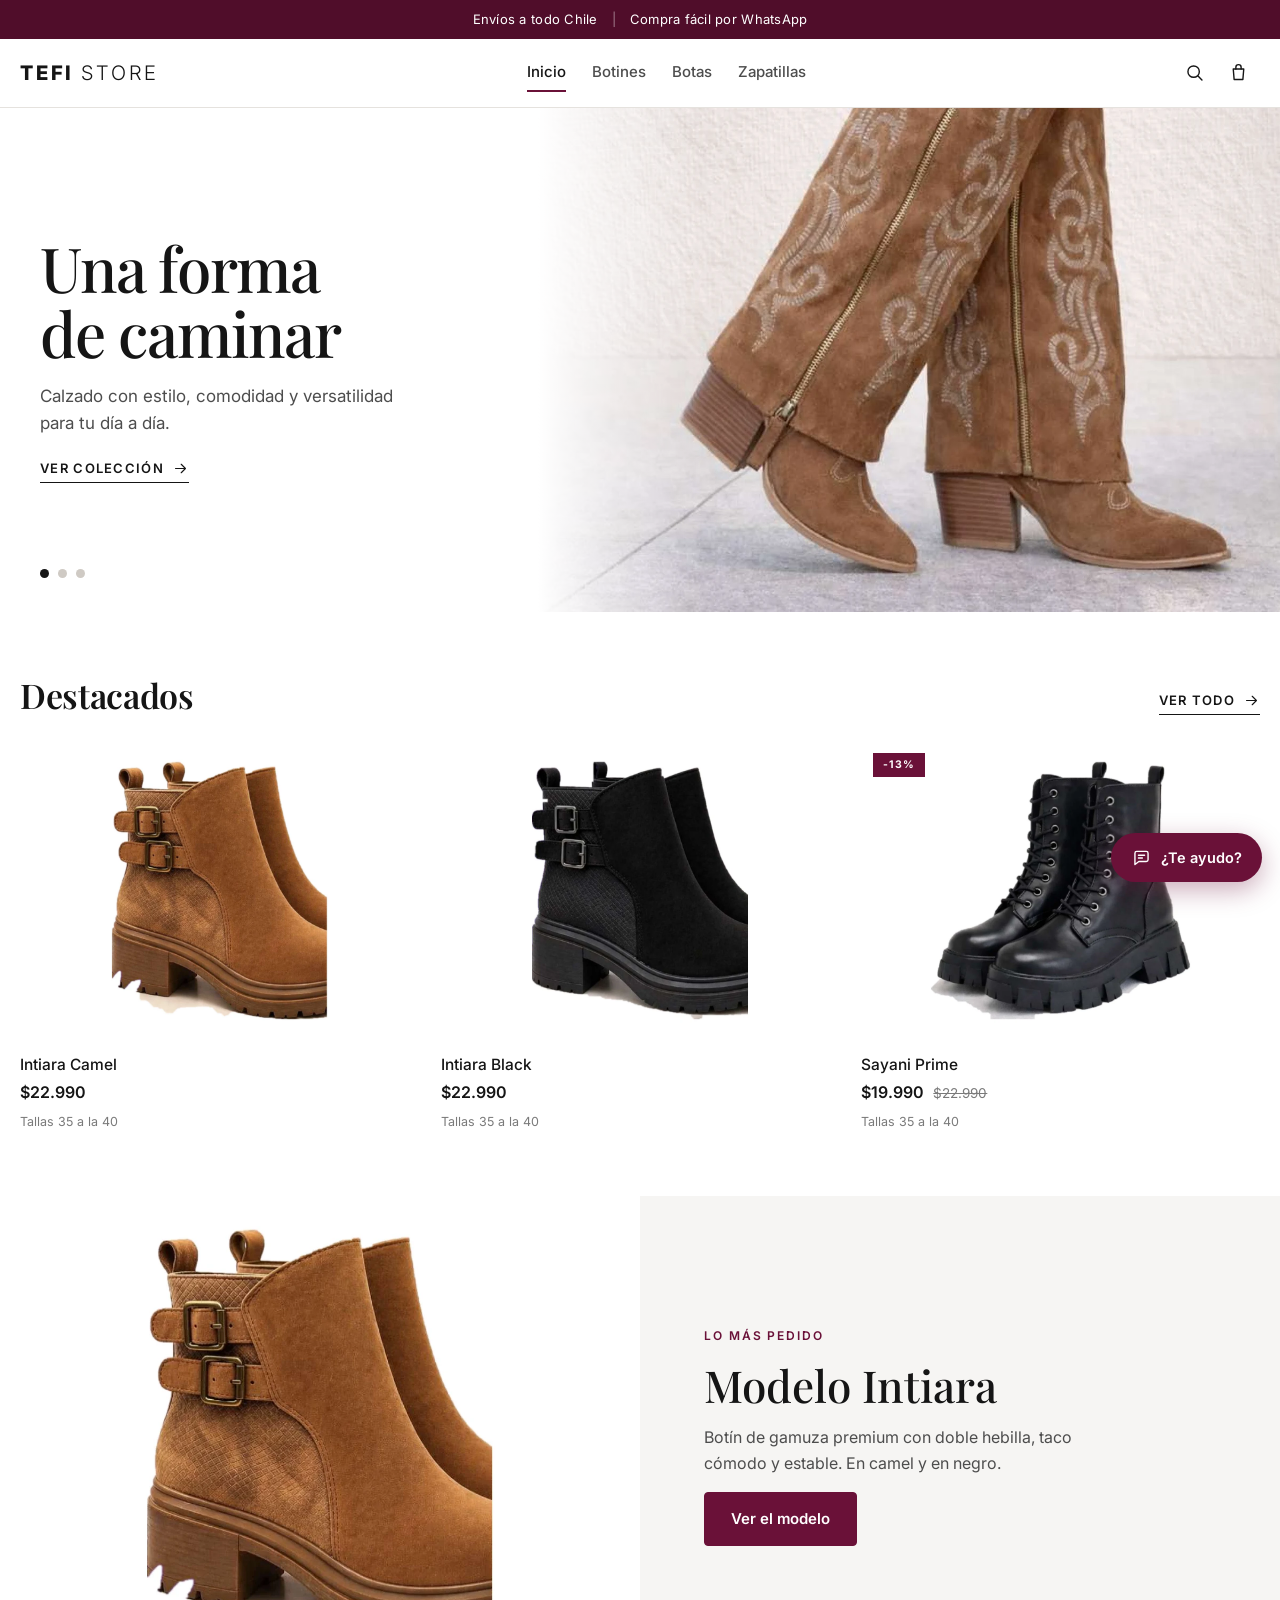
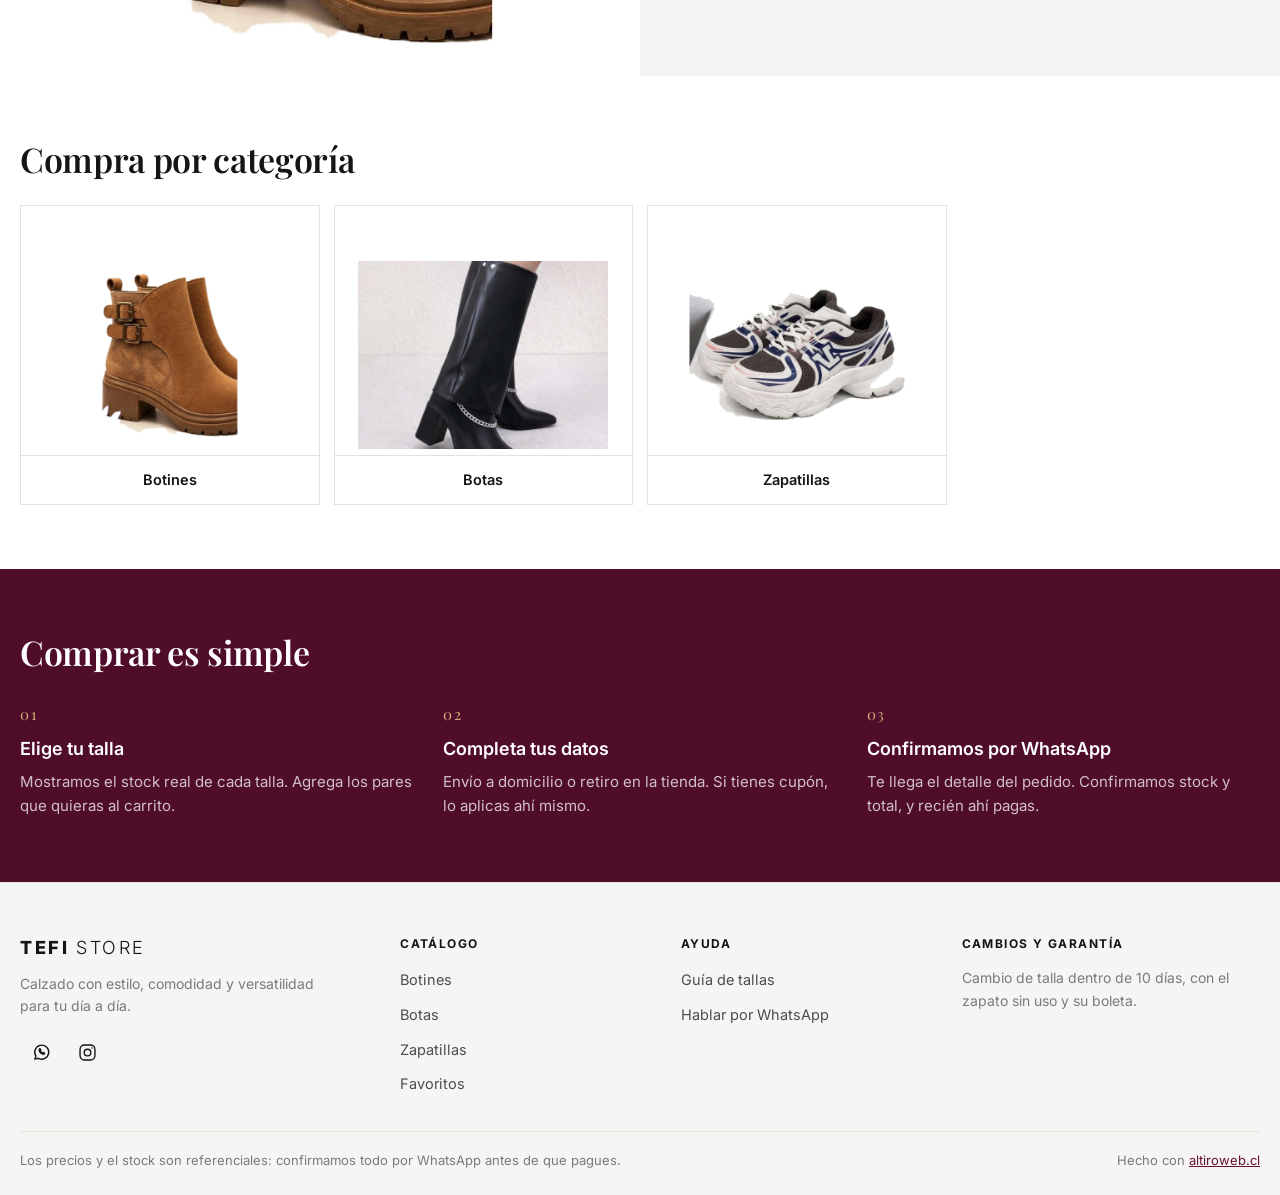
==== index.html @ 031a61d2 "Cargar el catálogo real desde las publicaciones de Instagram Reemplaza los productos de ejemplo por " ====
<!doctype html>
<html lang="es-CL">
<head>
<meta charset="utf-8">
<meta name="viewport" content="width=device-width, initial-scale=1, interactive-widget=resizes-content">
<title>Tefi Store | Calzado — envíos a todo Chile</title>
<meta name="description" content="Tefi Store: botines, botas, zapatillas y calzado urbano. Elige tu talla y compra fácil por WhatsApp. Envíos a todo Chile y retiro en La Serena.">
<meta name="theme-color" content="#4b0d2b">
<meta property="og:type" content="website">
<meta property="og:title" content="Tefi Store | Calzado">
<meta property="og:description" content="Botines, botas, zapatillas y calzado urbano. Envíos a todo Chile.">
<link rel="icon" href="favicon.svg" type="image/svg+xml">
<link rel="apple-touch-icon" href="img/icono-180.png">
<link rel="manifest" href="site.webmanifest">
<link rel="preconnect" href="https://fonts.googleapis.com">
<link rel="preconnect" href="https://fonts.gstatic.com" crossorigin>
<link rel="stylesheet" href="https://fonts.googleapis.com/css2?family=Playfair+Display:wght@500;600;700&family=Inter:wght@400;500;600;700&display=swap">
<link rel="stylesheet" href="css/estilos.css">
<!-- Productos, precios, tallas, despachos y datos de la tienda: se editan en catalogo.js -->
<script src="catalogo.js"></script>
<script src="js/tema.js"></script>
<script src="js/app.js" defer></script>
<script src="js/asistente.js" defer></script>
</head>
<body>
<a class="saltar" href="#contenido">Saltar al contenido</a>

<div class="anuncio" data-anuncio hidden></div>

<header class="cabecera">
  <div class="contenedor cabecera-fila">
    <button class="icono-boton solo-movil" type="button" data-abrir-menu aria-label="Abrir el menú" aria-expanded="false">
      <svg class="icono" viewBox="0 0 24 24" aria-hidden="true"><path d="M4 7h16M4 12h16M4 17h16"/></svg>
    </button>

    <a class="marca" href="#/" aria-label="Tefi Store, ir al inicio">
      <b>TEFI</b><span>STORE</span>
    </a>

    <nav class="menu" data-menu aria-label="Categorías"></nav>

    <div class="cabecera-acciones">
      <button class="icono-boton" type="button" data-abrir-buscador aria-label="Buscar" aria-expanded="false">
        <svg class="icono" viewBox="0 0 24 24" aria-hidden="true"><circle cx="11" cy="11" r="6.5"/><path d="m16 16 4.5 4.5"/></svg>
      </button>
      <button class="icono-boton icono-boton--bolsa" type="button" data-abrir-carrito aria-label="Mi carrito, 0 productos">
        <svg class="icono" viewBox="0 0 24 24" aria-hidden="true"><path d="M6 8h12l-1 12H7L6 8Z"/><path d="M9 8V6a3 3 0 0 1 6 0v2"/></svg>
        <span class="globo" data-contador hidden>0</span>
      </button>
    </div>
  </div>

  <div class="barra-buscador" data-barra-buscador hidden>
    <div class="contenedor barra-buscador-fila">
      <svg class="icono" viewBox="0 0 24 24" aria-hidden="true"><circle cx="11" cy="11" r="6.5"/><path d="m16 16 4.5 4.5"/></svg>
      <input type="search" data-buscar placeholder="Busca por modelo, color o categoría…" aria-label="Buscar en el catálogo" autocomplete="off" enterkeyhint="search">
      <button class="icono-boton" type="button" data-cerrar-buscador aria-label="Cerrar la búsqueda">
        <svg class="icono" viewBox="0 0 24 24" aria-hidden="true"><path d="M6 6l12 12M18 6 6 18"/></svg>
      </button>
    </div>
  </div>
</header>

<nav class="menu-movil" data-menu-movil hidden aria-label="Menú">
  <div class="menu-movil-cab">
    <span class="marca"><b>TEFI</b><span>STORE</span></span>
    <button class="icono-boton" type="button" data-cerrar-menu aria-label="Cerrar el menú">
      <svg class="icono" viewBox="0 0 24 24" aria-hidden="true"><path d="M6 6l12 12M18 6 6 18"/></svg>
    </button>
  </div>
  <div class="menu-movil-lista" data-menu-movil-lista></div>
  <div class="menu-movil-pie">
    <a class="boton boton--wsp" data-wsp href="#" target="_blank" rel="noopener">
      <svg class="icono" viewBox="0 0 24 24" aria-hidden="true"><path d="M4.5 19.5 5.6 16A8 8 0 1 1 8.4 18.6Z"/><path d="M9.2 8.6c.3 2.7 2.4 5 5.2 5.6l1.2-1.3-1.8-1-1 .7c-.9-.5-1.7-1.3-2.2-2.2l.7-1-1-1.8Z"/></svg>
      Escríbenos por WhatsApp
    </a>
  </div>
</nav>

<main id="contenido">
  <section class="vista" data-vista="inicio" hidden>
    <div class="portada" data-portada></div>
    <section class="bloque" aria-labelledby="destacados-titulo">
      <div class="contenedor">
        <div class="bloque-cab">
          <h2 class="titulo" id="destacados-titulo" data-texto="destacados.titulo">Destacados</h2>
          <a class="enlace-flecha" href="#/catalogo">Ver todo <svg class="icono" viewBox="0 0 24 24" aria-hidden="true"><path d="M5 12h14M13 6l6 6-6 6"/></svg></a>
        </div>
        <div class="rejilla rejilla--3" data-destacados></div>
      </div>
    </section>
    <section class="temporada" data-temporada hidden></section>
    <section class="bloque" aria-labelledby="categorias-titulo">
      <div class="contenedor">
        <div class="bloque-cab"><h2 class="titulo" id="categorias-titulo">Compra por categoría</h2></div>
        <div class="mosaico" data-mosaico></div>
      </div>
    </section>
    <section class="bloque bloque--cupones" data-cupones-bloque hidden aria-labelledby="cupones-titulo">
      <div class="contenedor">
        <div class="bloque-cab"><h2 class="titulo" id="cupones-titulo">Cupones de descuento</h2></div>
        <div class="cupones-lista" data-cupones></div>
      </div>
    </section>
    <section class="pasos" aria-labelledby="pasos-titulo">
      <div class="contenedor">
        <h2 class="titulo titulo--claro" id="pasos-titulo">Comprar es simple</h2>
        <ol class="pasos-lista">
          <li><span class="pasos-num">01</span><h3>Elige tu talla</h3><p>Mostramos el stock real de cada talla. Agrega los pares que quieras al carrito.</p></li>
          <li><span class="pasos-num">02</span><h3>Completa tus datos</h3><p>Envío a domicilio o retiro en la tienda. Si tienes cupón, lo aplicas ahí mismo.</p></li>
          <li><span class="pasos-num">03</span><h3>Confirmamos por WhatsApp</h3><p>Te llega el detalle del pedido. Confirmamos stock y total, y recién ahí pagas.</p></li>
        </ol>
      </div>
    </section>
    <section class="bloque" id="tienda" data-si="direccion" hidden aria-labelledby="tienda-titulo">
      <div class="contenedor tienda-grilla">
        <div>
          <h2 class="titulo" id="tienda-titulo" data-texto="tienda.titulo">Visítanos en la tienda</h2>
          <ul class="datos-local">
            <li>
              <svg class="icono" viewBox="0 0 24 24" aria-hidden="true"><path d="M12 21s-6.5-5.6-6.5-11a6.5 6.5 0 0 1 13 0c0 5.4-6.5 11-6.5 11Z"/><circle cx="12" cy="10" r="2.3"/></svg>
              <div><b data-dato="direccion"></b><span data-dato="sector-ciudad-region"></span></div>
            </li>
            <li data-si="horario">
              <svg class="icono" viewBox="0 0 24 24" aria-hidden="true"><circle cx="12" cy="12" r="7.5"/><path d="M12 8v4l2.5 2"/></svg>
              <div data-horario-largo></div>
            </li>
            <li data-si="pagos">
              <svg class="icono" viewBox="0 0 24 24" aria-hidden="true"><rect x="3.5" y="6" width="17" height="12" rx="1.5"/><path d="M3.5 10h17M7 14.5h3"/></svg>
              <div><b>Formas de pago</b><span data-dato="pagos"></span></div>
            </li>
            <li>
              <svg class="icono" viewBox="0 0 24 24" aria-hidden="true"><path d="M3 7h11v8H3zM14 10h4l3 3v2h-7z"/><circle cx="7" cy="17" r="1.8"/><circle cx="17.5" cy="17" r="1.8"/></svg>
              <div><b>Despachos</b><span data-envios-texto></span></div>
            </li>
          </ul>
        </div>
        <figure class="mapa">
          <iframe data-mapa-embed title="Mapa de la tienda" loading="lazy" referrerpolicy="no-referrer-when-downgrade"></iframe>
          <figcaption><a data-mapa href="#" target="_blank" rel="noopener">Ver en Google Maps <svg class="icono" viewBox="0 0 24 24" aria-hidden="true"><path d="M5 12h14M13 6l6 6-6 6"/></svg></a></figcaption>
        </figure>
      </div>
    </section>
  </section>

  <section class="vista" data-vista="catalogo" hidden></section>
  <section class="vista" data-vista="producto" hidden></section>
  <section class="vista" data-vista="checkout" hidden></section>
</main>

<footer class="pie">
  <div class="contenedor pie-grilla">
    <div>
      <span class="marca marca--pie"><b>TEFI</b><span>STORE</span></span>
      <p class="pie-texto">Calzado con estilo, comodidad y versatilidad para tu día a día.</p>
      <div class="pie-redes">
        <a class="icono-boton" data-wsp href="#" target="_blank" rel="noopener" aria-label="WhatsApp">
          <svg class="icono" viewBox="0 0 24 24" aria-hidden="true"><path d="M4.5 19.5 5.6 16A8 8 0 1 1 8.4 18.6Z"/><path d="M9.2 8.6c.3 2.7 2.4 5 5.2 5.6l1.2-1.3-1.8-1-1 .7c-.9-.5-1.7-1.3-2.2-2.2l.7-1-1-1.8Z"/></svg>
        </a>
        <a class="icono-boton" data-instagram data-si="instagram" hidden href="#" target="_blank" rel="noopener" aria-label="Instagram">
          <svg class="icono" viewBox="0 0 24 24" aria-hidden="true"><rect x="3.5" y="3.5" width="17" height="17" rx="5"/><circle cx="12" cy="12" r="3.8"/><circle cx="17.2" cy="6.8" r=".9" fill="currentColor" stroke="none"/></svg>
        </a>
        <a class="icono-boton" data-facebook data-si="facebook" hidden href="#" target="_blank" rel="noopener" aria-label="Facebook">
          <svg class="icono" viewBox="0 0 24 24" aria-hidden="true"><path fill="currentColor" stroke="none" d="M13.5 21v-7.3h2.4l.4-2.9h-2.8V9c0-.8.3-1.4 1.5-1.4h1.4V5c-.3 0-1.2-.1-2.2-.1-2.2 0-3.7 1.3-3.7 3.8v2.1H8.1v2.9h2.4V21h3Z"/></svg>
        </a>
      </div>
    </div>
    <div>
      <b class="pie-titulo">Catálogo</b>
      <ul class="pie-lista" data-pie-categorias></ul>
    </div>
    <div>
      <b class="pie-titulo">Ayuda</b>
      <ul class="pie-lista">
        <li><a href="#" data-abrir-tallas>Guía de tallas</a></li>
        <li data-si="direccion" hidden><a href="#/" data-ir-tienda>Dónde estamos</a></li>
        <li><a data-wsp href="#" target="_blank" rel="noopener">Hablar por WhatsApp</a></li>
      </ul>
    </div>
    <div>
      <b class="pie-titulo">Cambios y garantía</b>
      <p class="pie-texto" data-dato="cambios"></p>
      <p class="pie-texto" data-dato="garantia"></p>
    </div>
  </div>
  <div class="contenedor pie-abajo">
    <p>Los precios y el stock son referenciales: confirmamos todo por WhatsApp antes de que pagues.</p>
    <p>Hecho con <a href="https://altiroweb.cl" target="_blank" rel="noopener">altiroweb.cl</a></p>
  </div>
</footer>

<div class="velo" data-velo hidden></div>

<aside class="carrito" data-carrito hidden aria-label="Tu carrito">
  <header class="carrito-cab">
    <div>
      <h2 class="titulo">Tu carrito</h2>
      <p class="carrito-cuenta" data-carrito-cuenta>0 productos</p>
    </div>
    <button class="icono-boton" type="button" data-cerrar-carrito aria-label="Cerrar el carrito">
      <svg class="icono" viewBox="0 0 24 24" aria-hidden="true"><path d="M6 6l12 12M18 6 6 18"/></svg>
    </button>
  </header>
  <div class="carrito-cuerpo" data-carrito-cuerpo></div>
  <div class="carrito-pie" data-carrito-pie></div>
</aside>

<dialog class="ventana" data-ventana-tallas aria-labelledby="vt-titulo">
  <div class="ventana-caja">
    <header class="ventana-cab">
      <h2 class="titulo" id="vt-titulo" data-texto="tallas.titulo">Guía de tallas</h2>
      <button class="icono-boton" type="button" data-cerrar-ventana aria-label="Cerrar">
        <svg class="icono" viewBox="0 0 24 24" aria-hidden="true"><path d="M6 6l12 12M18 6 6 18"/></svg>
      </button>
    </header>
    <div class="ventana-cuerpo">
      <p class="texto-suave" data-texto="tallas.bajada"></p>
      <table class="tabla-tallas">
        <thead><tr><th scope="col">Talla</th><th scope="col">Largo del pie</th><th scope="col">US</th></tr></thead>
        <tbody data-guia-tallas></tbody>
      </table>
    </div>
  </div>
</dialog>

<div class="aviso" data-aviso role="status" aria-live="polite"></div>
</body>
</html>
---- css/estilos.css ----
/* =========================================================================
   Tefi Store — estilos
   Los colores de la marca salen de catalogo.js («tema») y los aplica js/tema.js.
   Los de aquí abajo son el respaldo, por si el tema queda vacío.
   ========================================================================= */

:root {
  --principal: #6a1138;
  --principal-rgb: 106 17 56;
  --principal-oscuro: #4f0d2a;
  --acento: #6a1138;
  --acento-rgb: 106 17 56;
  --acento-claro: #a1657f;
  --acento-fondo: #f7eff3;
  --acento-borde: #e0c8d3;
  --amarillo: #b98a3e;
  --amarillo-rgb: 185 138 62;
  --amarillo-claro: #d4b075;

  --tinta: #151515;
  --tinta-media: #4d4d4d;
  --tinta-suave: #7a7a7a;
  --papel: #ffffff;
  --suave: #f6f5f3;
  --suave-2: #efedea;
  --linea: #e5e2de;
  --verde: #1f8a5b;
  --rojo: #b3261e;

  --max: 1240px;
  --radio: 4px;
  --radio-2: 10px;
  --titulo: "Playfair Display", Georgia, serif;
  --texto: "Inter", system-ui, -apple-system, "Segoe UI", sans-serif;
  --alto-cabecera: 112px;
}

*, *::before, *::after { box-sizing: border-box; }
[hidden] { display: none !important; }

html { scroll-behavior: smooth; }
@media (prefers-reduced-motion: reduce) { html { scroll-behavior: auto; } }

body {
  margin: 0;
  background: var(--papel);
  color: var(--tinta);
  font-family: var(--texto);
  font-size: 16px;
  line-height: 1.6;
  -webkit-font-smoothing: antialiased;
}
body.sin-scroll { overflow: hidden; }

img, svg, iframe { max-width: 100%; }
a { color: inherit; }
button, input, select, textarea { font: inherit; color: inherit; max-width: 100%; }
h1, h2, h3 { margin: 0; }
p { margin: 0; }
ul, ol { margin: 0; padding: 0; list-style: none; }

.contenedor { width: min(100% - 40px, var(--max)); margin-inline: auto; }
@media (max-width: 600px) { .contenedor { width: calc(100% - 32px); } }
.oculto { position: absolute; width: 1px; height: 1px; overflow: hidden; clip-path: inset(50%); white-space: nowrap; }
.texto-suave { color: var(--tinta-suave); font-size: 15px; }
.nota { color: var(--tinta-suave); font-size: 13.5px; }

.saltar { position: absolute; left: -999px; top: 8px; z-index: 100; background: var(--tinta); color: #fff; padding: 10px 16px; }
.saltar:focus { left: 16px; }
:where(a, button, input, select, textarea, [tabindex]):focus-visible { outline: 2px solid var(--principal); outline-offset: 2px; }

.icono { width: 21px; height: 21px; flex: none; fill: none; stroke: currentColor; stroke-width: 1.6; stroke-linecap: round; stroke-linejoin: round; }

/* ---------- Tipografía ---------- */
.titulo { font-family: var(--titulo); font-weight: 600; font-size: clamp(25px, 3.2vw, 34px); line-height: 1.15; letter-spacing: -.01em; }
.titulo--claro { color: #fff; }
.titulo-chico { font-family: var(--titulo); font-weight: 600; font-size: 20px; }

/* ---------- Botones ---------- */
.boton {
  display: inline-flex; align-items: center; justify-content: center; gap: 9px;
  background: var(--principal); color: #fff; border: 1px solid var(--principal);
  border-radius: var(--radio); padding: 14px 26px;
  font-size: 15px; font-weight: 600; text-decoration: none; cursor: pointer;
  transition: background .15s ease, color .15s ease, border-color .15s ease;
}
.boton:hover { background: var(--principal-oscuro); border-color: var(--principal-oscuro); }
.boton--linea { background: transparent; color: var(--tinta); border-color: var(--linea); }
.boton--linea:hover { background: var(--suave); color: var(--tinta); border-color: var(--tinta); }
.boton--wsp { background: #1fa855; border-color: #1fa855; }
.boton--wsp:hover { background: #188945; border-color: #188945; }
.boton--bloque { width: 100%; }
.boton[disabled] { opacity: .45; pointer-events: none; }

.enlace-flecha {
  display: inline-flex; align-items: center; gap: 8px; text-decoration: none;
  font-size: 13px; font-weight: 600; letter-spacing: .1em; text-transform: uppercase;
  border-bottom: 1px solid currentColor; padding-bottom: 3px;
}
.enlace-flecha .icono { width: 17px; height: 17px; transition: transform .18s ease; }
.enlace-flecha:hover .icono { transform: translateX(4px); }

.icono-boton {
  position: relative; display: inline-grid; place-items: center;
  width: 42px; height: 42px; border: 0; border-radius: 50%;
  background: none; color: inherit; cursor: pointer; text-decoration: none;
}
.icono-boton:hover { background: var(--suave); }
.globo {
  position: absolute; top: 3px; right: 1px;
  min-width: 18px; height: 18px; padding: 0 5px; border-radius: 999px;
  background: var(--principal); color: #fff; font-size: 11px; font-weight: 700;
  display: grid; place-items: center; line-height: 1;
}

/* ---------- Anuncio y cabecera ---------- */
.anuncio {
  background: var(--principal-oscuro); color: #fff;
  font-size: 13px; letter-spacing: .02em; text-align: center; padding: 9px 16px;
}
.anuncio span + span::before { content: "|"; opacity: .45; margin: 0 14px; }
@media (max-width: 600px) { .anuncio { font-size: 11.5px; padding: 8px 12px; } .anuncio span + span::before { margin: 0 8px; } }

.cabecera { position: sticky; top: 0; z-index: 40; background: var(--papel); border-bottom: 1px solid var(--linea); }
.cabecera-fila { display: flex; align-items: center; gap: 18px; min-height: 68px; }
.marca { display: inline-flex; align-items: baseline; gap: 7px; text-decoration: none; letter-spacing: .14em; font-size: 20px; }
.marca b { font-weight: 800; }
.marca span { font-weight: 300; }
.marca--pie { font-size: 18px; }

.menu { display: flex; gap: 26px; margin-inline: auto; }
.menu a {
  text-decoration: none; font-size: 15px; font-weight: 500; color: var(--tinta-media);
  padding: 6px 0; border-bottom: 2px solid transparent;
}
.menu a:hover { color: var(--tinta); }
.menu a[aria-current] { color: var(--tinta); border-bottom-color: var(--principal); }
.cabecera-acciones { display: flex; align-items: center; gap: 2px; }
.solo-movil { display: none; }
@media (max-width: 900px) {
  .menu { display: none; }
  .solo-movil { display: inline-grid; }
  .marca { margin-inline: auto; }
}

.barra-buscador { border-top: 1px solid var(--linea); background: var(--papel); }
.barra-buscador-fila { display: flex; align-items: center; gap: 12px; padding: 10px 0; color: var(--tinta-suave); }
.barra-buscador input { flex: 1; border: 0; outline: none; background: none; font-size: 16px; color: var(--tinta); }

/* ---------- Menú móvil ---------- */
.menu-movil {
  position: fixed; inset: 0 auto 0 0; z-index: 60; width: min(85vw, 330px);
  background: var(--papel); display: flex; flex-direction: column;
  animation: entrar-izq .22s ease;
}
@keyframes entrar-izq { from { transform: translateX(-100%); } }
.menu-movil-cab { display: flex; align-items: center; justify-content: space-between; padding: 16px 18px; border-bottom: 1px solid var(--linea); }
.menu-movil-lista { padding: 10px 8px; flex: 1; overflow-y: auto; }
.menu-movil-lista a {
  display: flex; align-items: center; justify-content: space-between;
  padding: 14px 14px; text-decoration: none; font-size: 17px; border-radius: var(--radio);
}
.menu-movil-lista a:hover { background: var(--suave); }
.menu-movil-lista a[aria-current] { color: var(--principal); font-weight: 600; }
.menu-movil-pie { padding: 16px 18px calc(16px + env(safe-area-inset-bottom)); border-top: 1px solid var(--linea); }
.menu-movil-pie .boton { width: 100%; }

.velo { position: fixed; inset: 0; z-index: 50; background: rgb(20 20 20 / .45); animation: aparecer .2s ease; }
@keyframes aparecer { from { opacity: 0; } }

/* ---------- Portada ---------- */
.portada { position: relative; }
.portada-slide { display: none; grid-template-columns: 42% 58%; align-items: stretch; min-height: 460px; }
.portada-slide[data-activa] { display: grid; }
.portada-texto { display: grid; align-content: center; gap: 18px; padding: 56px clamp(24px, 4vw, 60px) 56px max(20px, calc((100vw - var(--max)) / 2 + 20px)); }
.portada-titulo { font-family: var(--titulo); font-weight: 500; font-size: clamp(38px, 5vw, 62px); line-height: 1.04; letter-spacing: -.02em; white-space: pre-line; }
.portada-bajada { color: var(--tinta-media); font-size: 17px; max-width: 34ch; }
.portada-foto { position: relative; overflow: hidden; background: var(--suave); }
.portada-foto img { width: 100%; height: 100%; object-fit: cover; display: block; }
.portada-foto::after { content: ""; position: absolute; inset: 0; background: linear-gradient(90deg, #fff 0%, rgb(255 255 255 / 0) 22%); }
.portada-puntos { position: absolute; left: max(20px, calc((100vw - var(--max)) / 2 + 20px)); bottom: 34px; display: flex; gap: 9px; z-index: 2; }
.portada-punto { width: 9px; height: 9px; border-radius: 50%; border: 0; background: #cfcac4; cursor: pointer; padding: 0; }
.portada-punto[aria-current] { background: var(--tinta); }
@media (max-width: 860px) {
  .portada-slide { grid-template-columns: 1fr; min-height: 0; }
  .portada-slide > .portada-foto { order: -1; aspect-ratio: 4 / 3; }
  .portada-foto::after { background: linear-gradient(0deg, #fff 0%, rgb(255 255 255 / 0) 18%); }
  .portada-texto { padding: 22px 16px 54px; gap: 14px; }
  .portada-puntos { left: 16px; bottom: 18px; }
}

/* ---------- Bloques ---------- */
.bloque { padding: clamp(40px, 5vw, 66px) 0; }
.bloque--cupones { background: var(--suave); }
.bloque-cab { display: flex; align-items: end; justify-content: space-between; gap: 20px; margin-bottom: 26px; }

/* Rejilla de productos */
.rejilla { display: grid; gap: 26px 22px; }
.rejilla--3 { grid-template-columns: repeat(3, minmax(0, 1fr)); }
.rejilla--4 { grid-template-columns: repeat(auto-fill, minmax(230px, 1fr)); }
@media (max-width: 860px) { .rejilla--3 { grid-template-columns: repeat(2, minmax(0, 1fr)); } }
@media (max-width: 560px) { .rejilla { gap: 20px 12px; } .rejilla--3, .rejilla--4 { grid-template-columns: repeat(2, minmax(0, 1fr)); } }

.tarjeta { position: relative; display: flex; flex-direction: column; text-align: left; background: none; border: 0; padding: 0; cursor: pointer; color: inherit; text-decoration: none; }
.tarjeta-foto { display: block; position: relative; aspect-ratio: 4 / 3; background: var(--suave); overflow: hidden; }
.tarjeta-foto img { width: 100%; height: 100%; object-fit: cover; display: block; transition: transform .4s ease; }
.tarjeta:hover .tarjeta-foto img { transform: scale(1.035); }
.tarjeta-nombre { display: block; font-size: 15.5px; font-weight: 500; margin-top: 13px; }
.tarjeta-precios { display: flex; align-items: baseline; gap: 9px; margin-top: 3px; }
.tarjeta-precio { font-size: 16px; font-weight: 600; }
.tarjeta-antes { font-size: 13.5px; color: var(--tinta-suave); text-decoration: line-through; }
.tarjeta-tallas { display: block; margin-top: 6px; font-size: 12.5px; color: var(--tinta-suave); }
.tarjeta--agotada .tarjeta-foto img { filter: grayscale(1); opacity: .55; }

.cinta {
  position: absolute; top: 12px; left: 12px; z-index: 2;
  background: var(--tinta); color: #fff; padding: 4px 10px;
  font-size: 10.5px; font-weight: 700; letter-spacing: .09em; text-transform: uppercase;
}
.cinta--oferta { background: var(--principal); }
.cinta--nuevo { background: var(--tinta); }
.cinta--ultimos { background: var(--amarillo); color: #241802; }
.cinta--agotado { background: var(--tinta-suave); }

/* Banda de temporada */
.temporada { background: var(--suave); }
.temporada-grilla { display: grid; grid-template-columns: 1fr 1fr; align-items: center; }
.temporada-foto { aspect-ratio: 4 / 3; overflow: hidden; }
.temporada-foto img { width: 100%; height: 100%; object-fit: cover; display: block; }
.temporada-texto { display: grid; gap: 16px; justify-items: start; padding: clamp(28px, 5vw, 70px); }
.temporada-etiqueta { font-size: 12px; letter-spacing: .16em; text-transform: uppercase; color: var(--principal); font-weight: 600; }
.temporada-titulo { font-family: var(--titulo); font-weight: 500; font-size: clamp(28px, 3.6vw, 44px); line-height: 1.1; }
.temporada-bajada { color: var(--tinta-media); max-width: 40ch; }
@media (max-width: 760px) { .temporada-grilla { grid-template-columns: 1fr; } .temporada-texto { padding: 26px 16px 36px; } }

/* Mosaico de categorías */
.mosaico { display: grid; grid-template-columns: repeat(4, 1fr); gap: 14px; }
@media (max-width: 760px) { .mosaico { grid-template-columns: repeat(2, 1fr); } }
.mosaico a {
  position: relative; display: grid; align-items: end; aspect-ratio: 1 / 1;
  text-decoration: none; background: #fff; border: 1px solid var(--linea); overflow: hidden;
}
.mosaico img { position: absolute; inset: 0; width: 100%; height: 100%; object-fit: contain; padding: 8%; transition: transform .4s ease; }
.mosaico a:hover img { transform: scale(1.04); }
.mosaico b {
  position: relative; z-index: 2; margin: 0; padding: 12px 16px; width: 100%;
  background: rgb(255 255 255 / .92); border-top: 1px solid var(--linea);
  font-size: 14.5px; font-weight: 600; text-align: center;
}

/* Cupones */
.cupones-lista { display: grid; grid-template-columns: repeat(auto-fit, minmax(270px, 1fr)); gap: 16px; }
.cupon { display: flex; align-items: center; gap: 16px; background: var(--papel); border: 1px dashed var(--acento-borde); padding: 18px 20px; }
.cupon-valor { font-family: var(--titulo); font-size: 27px; font-weight: 600; color: var(--principal); line-height: 1; }
.cupon-datos { display: grid; margin-right: auto; }
.cupon-codigo { font-weight: 700; letter-spacing: .08em; font-size: 15px; }
.cupon-detalle { font-size: 13.5px; color: var(--tinta-suave); }
.cupon .boton { padding: 9px 16px; font-size: 13.5px; }

/* Pasos */
.pasos { background: var(--principal-oscuro); color: #fff; padding: clamp(40px, 5vw, 66px) 0; }
.pasos .titulo { margin-bottom: 30px; }
.pasos-lista { display: grid; grid-template-columns: repeat(3, 1fr); gap: 30px; }
@media (max-width: 760px) { .pasos-lista { grid-template-columns: 1fr; gap: 24px; } }
.pasos-num { font-family: var(--titulo); font-size: 15px; color: var(--amarillo-claro); letter-spacing: .1em; }
.pasos-lista h3 { font-size: 18px; font-weight: 600; margin: 8px 0 6px; }
.pasos-lista p { color: rgb(255 255 255 / .74); font-size: 15px; }

/* Tienda */
.tienda-grilla { display: grid; grid-template-columns: 1fr 1fr; gap: clamp(24px, 4vw, 48px); align-items: start; }
@media (max-width: 860px) { .tienda-grilla { grid-template-columns: 1fr; } }
.datos-local { display: grid; gap: 18px; margin-top: 22px; }
.datos-local li { display: flex; gap: 13px; }
.datos-local .icono { color: var(--principal); margin-top: 2px; }
.datos-local div { display: grid; gap: 2px; }
.datos-local b { font-size: 15.5px; font-weight: 600; }
.datos-local span { color: var(--tinta-suave); font-size: 14.5px; }
.horario-dia { display: flex; justify-content: space-between; gap: 20px; max-width: 280px; font-size: 14.5px; color: var(--tinta-media); }
.horario-dia--hoy { color: var(--principal); font-weight: 600; }
.mapa { margin: 0; }
.mapa iframe { display: block; width: 100%; height: 320px; border: 1px solid var(--linea); }
.mapa figcaption { margin-top: 12px; }
.mapa figcaption a { display: inline-flex; align-items: center; gap: 8px; font-size: 14.5px; font-weight: 600; text-decoration: none; border-bottom: 1px solid var(--linea); padding-bottom: 3px; }

/* ---------- Vista: catálogo ---------- */
.cat-cab { padding: clamp(26px, 3.5vw, 44px) 0 0; }
.cat-cab .titulo { font-size: clamp(30px, 4vw, 44px); }
.cat-bajada { color: var(--tinta-suave); margin-top: 8px; max-width: 58ch; }
.filtros { display: flex; flex-wrap: wrap; gap: 18px 26px; align-items: end; justify-content: space-between; margin: 26px 0 0; padding-bottom: 18px; border-bottom: 1px solid var(--linea); }
.filtro-rotulo { display: block; font-size: 11.5px; letter-spacing: .12em; text-transform: uppercase; color: var(--tinta-suave); font-weight: 600; margin-bottom: 9px; }
.pildoras { display: flex; gap: 7px; flex-wrap: wrap; }
.pildora {
  border: 1px solid var(--linea); background: var(--papel); color: var(--tinta-media);
  padding: 7px 15px; font-size: 14px; font-weight: 500; cursor: pointer; border-radius: 999px;
}
.pildora:hover { border-color: var(--tinta); color: var(--tinta); }
.pildora[aria-pressed="true"] { background: var(--principal); border-color: var(--principal); color: #fff; }
.pildoras--tallas .pildora { min-width: 44px; padding: 7px 10px; text-align: center; font-variant-numeric: tabular-nums; }
.filtro-orden select { border: 1px solid var(--linea); background: var(--papel); padding: 8px 14px; font-size: 14px; border-radius: 999px; cursor: pointer; }
.cat-cuenta { color: var(--tinta-suave); font-size: 14px; margin: 18px 0 22px; }
.vacio { grid-column: 1 / -1; text-align: center; padding: 54px 20px; }
.vacio b { display: block; font-family: var(--titulo); font-size: 22px; margin-bottom: 8px; }
.vacio p { color: var(--tinta-suave); margin-bottom: 18px; }

/* ---------- Vista: producto ---------- */
.miga { display: flex; flex-wrap: wrap; gap: 8px; font-size: 13px; color: var(--tinta-suave); padding: 20px 0 0; }
.miga a { text-decoration: none; }
.miga a:hover { color: var(--tinta); }
.miga span::before { content: "/"; margin-right: 8px; color: var(--linea); }

.producto-grilla { display: grid; grid-template-columns: minmax(0, 1.05fr) minmax(0, .95fr); gap: clamp(26px, 4vw, 56px); padding: 22px 0 clamp(40px, 5vw, 70px); align-items: start; }
@media (max-width: 860px) { .producto-grilla { grid-template-columns: 1fr; gap: 26px; } }

.galeria-marco { position: relative; aspect-ratio: 4 / 3; background: var(--suave); overflow: hidden; }
.galeria-marco img { width: 100%; height: 100%; object-fit: cover; display: block; }
.galeria-flecha {
  position: absolute; top: 50%; transform: translateY(-50%); z-index: 2;
  width: 40px; height: 40px; border-radius: 50%; border: 0; cursor: pointer;
  background: rgb(255 255 255 / .92); display: grid; place-items: center; box-shadow: 0 2px 10px rgb(0 0 0 / .12);
}
.galeria-flecha:hover { background: #fff; }
.galeria-flecha--izq { left: 14px; }
.galeria-flecha--der { right: 14px; }
.galeria-miniaturas { display: flex; gap: 10px; margin-top: 10px; }
.galeria-miniaturas button { width: 92px; aspect-ratio: 4 / 3; border: 1px solid var(--linea); background: var(--suave); padding: 0; cursor: pointer; overflow: hidden; }
.galeria-miniaturas button[aria-current] { border-color: var(--principal); }
.galeria-miniaturas img { width: 100%; height: 100%; object-fit: cover; display: block; }

.producto-titulo { font-family: var(--titulo); font-weight: 600; font-size: clamp(26px, 3.4vw, 36px); line-height: 1.1; margin-bottom: 10px; }
.producto-precios { display: flex; align-items: baseline; gap: 12px; margin-bottom: 14px; }
.producto-precio { font-size: 28px; font-weight: 700; color: var(--principal); }
.producto-antes { font-size: 17px; color: var(--tinta-suave); text-decoration: line-through; }
.producto-dcto { background: var(--principal); color: #fff; font-size: 12.5px; font-weight: 700; padding: 3px 9px; }
.producto-detalle { color: var(--tinta-media); margin-bottom: 24px; }

.grupo { margin-bottom: 22px; }
.grupo-cab { display: flex; align-items: baseline; justify-content: space-between; gap: 14px; margin-bottom: 11px; }
.grupo-cab b { font-size: 15px; font-weight: 600; }
.grupo-cab a, .grupo-cab button.enlace { font-size: 13.5px; color: var(--tinta-suave); text-decoration: underline; background: none; border: 0; cursor: pointer; padding: 0; }
.grupo-cab a:hover, .grupo-cab button.enlace:hover { color: var(--principal); }
.grupo-cab .error { color: var(--rojo); font-size: 13.5px; font-weight: 600; }

.tallas-fila { display: flex; flex-wrap: wrap; gap: 9px; }
.talla {
  min-width: 56px; padding: 12px 8px; border: 1px solid var(--linea); background: var(--papel);
  font-size: 15px; font-weight: 500; cursor: pointer; font-variant-numeric: tabular-nums; text-align: center; border-radius: var(--radio);
}
.talla:hover { border-color: var(--tinta); }
.talla[aria-pressed="true"] { background: var(--principal); border-color: var(--principal); color: #fff; }
.talla[disabled] { color: var(--tinta-suave); background: var(--suave); cursor: not-allowed; text-decoration: line-through; opacity: .7; }
.talla small { display: block; font-size: 10px; letter-spacing: .02em; text-decoration: none; opacity: .75; }

.cantidad { display: inline-flex; align-items: center; border: 1px solid var(--linea); border-radius: var(--radio); }
.cantidad button { width: 40px; height: 40px; border: 0; background: none; cursor: pointer; font-size: 18px; line-height: 1; }
.cantidad button:hover { background: var(--suave); }
.cantidad span { min-width: 40px; text-align: center; font-weight: 600; font-variant-numeric: tabular-nums; }

.producto-acciones { display: grid; gap: 10px; margin: 24px 0 8px; }
.producto-acciones .boton { width: 100%; padding: 15px 24px; }

.acordeon { border-top: 1px solid var(--linea); margin-top: 26px; }
.acordeon details { border-bottom: 1px solid var(--linea); }
.acordeon summary { list-style: none; cursor: pointer; padding: 16px 0; font-size: 15px; font-weight: 500; display: flex; align-items: center; justify-content: space-between; gap: 12px; }
.acordeon summary::-webkit-details-marker { display: none; }
.acordeon summary::after { content: ""; width: 9px; height: 9px; border-right: 1.5px solid var(--tinta-suave); border-bottom: 1.5px solid var(--tinta-suave); transform: rotate(45deg); transition: transform .2s ease; margin-bottom: 4px; }
.acordeon details[open] summary::after { transform: rotate(225deg); margin-bottom: 0; }
.acordeon-cuerpo { padding: 0 0 18px; color: var(--tinta-media); font-size: 15px; white-space: pre-line; }

.relacionados { padding: 0 0 clamp(40px, 5vw, 70px); }

/* ---------- Carrito (panel lateral) ---------- */
.carrito {
  position: fixed; inset: 0 0 0 auto; z-index: 60; width: min(100vw, 430px);
  background: var(--papel); display: flex; flex-direction: column;
  animation: entrar-der .24s ease;
}
@keyframes entrar-der { from { transform: translateX(100%); } }
.carrito-cab { display: flex; align-items: start; justify-content: space-between; gap: 12px; padding: 22px 22px 16px; }
.carrito-cuenta { color: var(--tinta-suave); font-size: 14px; margin-top: 2px; }
.carrito-cuerpo { flex: 1; overflow-y: auto; overscroll-behavior: contain; padding: 0 22px; }
.carrito-pie { border-top: 1px solid var(--linea); padding: 18px 22px calc(18px + env(safe-area-inset-bottom)); display: grid; gap: 10px; }

.linea { display: flex; gap: 14px; padding: 16px 0; border-bottom: 1px solid var(--linea); }
.linea-foto { width: 78px; height: 78px; background: var(--suave); flex: none; overflow: hidden; }
.linea-foto img { width: 100%; height: 100%; object-fit: cover; }
.linea-datos { flex: 1; min-width: 0; display: grid; gap: 3px; align-content: start; }
.linea-nombre { font-size: 15px; font-weight: 500; }
.linea-talla { font-size: 13.5px; color: var(--tinta-suave); }
.linea-precio { font-weight: 600; font-size: 15px; margin-top: 2px; }
.linea-abajo { display: flex; align-items: center; justify-content: space-between; gap: 10px; margin-top: 7px; }
.linea .cantidad button { width: 32px; height: 32px; font-size: 16px; }
.linea .cantidad span { min-width: 30px; font-size: 14px; }
.quitar { border: 0; background: none; color: var(--tinta-suave); cursor: pointer; padding: 6px; display: grid; place-items: center; }
.quitar:hover { color: var(--rojo); }
.quitar .icono { width: 18px; height: 18px; }

.carrito-total { display: flex; align-items: baseline; justify-content: space-between; font-size: 17px; font-weight: 600; padding-top: 4px; }
.carrito-total b { font-size: 20px; }
.carrito-vacio { text-align: center; padding: 50px 10px; }
.carrito-vacio b { display: block; font-family: var(--titulo); font-size: 21px; margin-bottom: 8px; }
.carrito-vacio p { color: var(--tinta-suave); margin-bottom: 20px; }

/* ---------- Vista: checkout ---------- */
.checkout { padding: clamp(24px, 3.5vw, 40px) 0 clamp(40px, 5vw, 70px); }
.checkout > .titulo { font-size: clamp(28px, 3.8vw, 40px); margin-bottom: 26px; }
.checkout-grilla { display: grid; grid-template-columns: minmax(0, 1.15fr) minmax(0, .85fr); gap: clamp(26px, 4vw, 54px); align-items: start; }
.checkout-grilla > * { min-width: 0; }
@media (max-width: 860px) { .checkout-grilla { grid-template-columns: minmax(0, 1fr); } }
.seccion-form { margin-bottom: 34px; }
.seccion-form > b { display: block; font-family: var(--titulo); font-size: 21px; font-weight: 600; margin-bottom: 16px; }
.campos { display: grid; gap: 12px; }
.campos--2 { grid-template-columns: 1fr 1fr; }
@media (max-width: 560px) { .campos--2 { grid-template-columns: 1fr; } }
.campo input, .campo select, .campo textarea {
  width: 100%; border: 1px solid var(--linea); border-radius: var(--radio);
  padding: 14px 16px; font-size: 15px; background: var(--papel); outline: none;
}
.campo select { appearance: none; background-image: url("data:image/svg+xml,%3Csvg xmlns='http://www.w3.org/2000/svg' viewBox='0 0 24 24' fill='none' stroke='%237a7a7a' stroke-width='1.6'%3E%3Cpath d='m6 9 6 6 6-6'/%3E%3C/svg%3E"); background-repeat: no-repeat; background-position: right 14px center; background-size: 20px; padding-right: 44px; cursor: pointer; }
.campo input:focus, .campo select:focus, .campo textarea:focus { border-color: var(--principal); }
.campo input[aria-invalid="true"], .campo select[aria-invalid="true"] { border-color: var(--rojo); }
.campo textarea { min-height: 80px; resize: vertical; font-family: inherit; }
.campo-error { color: var(--rojo); font-size: 13px; margin-top: 5px; }

.entregas { display: grid; gap: 10px; }
.entrega { display: flex; align-items: center; gap: 13px; width: 100%; text-align: left; cursor: pointer; background: var(--papel); border: 1px solid var(--linea); border-radius: var(--radio); padding: 16px 18px; }
.entrega:hover { border-color: var(--tinta); }
.entrega[aria-pressed="true"] { border-color: var(--principal); box-shadow: inset 0 0 0 1px var(--principal); }
.entrega-marca { width: 19px; height: 19px; border-radius: 50%; border: 1.5px solid var(--linea); flex: none; display: grid; place-items: center; }
.entrega[aria-pressed="true"] .entrega-marca { border-color: var(--principal); }
.entrega[aria-pressed="true"] .entrega-marca::after { content: ""; width: 10px; height: 10px; border-radius: 50%; background: var(--principal); }
.entrega-datos { display: grid; margin-right: auto; }
.entrega-datos b { font-size: 15px; font-weight: 600; }
.entrega-datos small { font-size: 13.5px; color: var(--tinta-suave); }
.entrega-precio { font-size: 14.5px; font-weight: 600; white-space: nowrap; }
.entrega-precio--gratis { color: var(--verde); }

/* Resumen del pedido */
.resumen { background: var(--suave); padding: 24px; position: sticky; top: calc(var(--alto-cabecera) - 20px); }
@media (max-width: 860px) { .resumen { position: static; } }
.resumen > b { display: block; font-family: var(--titulo); font-size: 20px; font-weight: 600; margin-bottom: 16px; }
.resumen-lineas { display: grid; gap: 12px; margin-bottom: 18px; }
.resumen-linea { display: flex; gap: 12px; align-items: center; }
.resumen-linea img { width: 52px; height: 52px; object-fit: cover; background: var(--papel); flex: none; }
.resumen-linea div { flex: 1; min-width: 0; display: grid; }
.resumen-linea b { font-size: 14px; font-weight: 500; }
.resumen-linea small { font-size: 12.5px; color: var(--tinta-suave); }
.resumen-linea span { font-size: 14px; font-weight: 600; white-space: nowrap; }

.cupon-caja { border-top: 1px solid var(--linea); padding-top: 16px; margin-bottom: 16px; }
.cupon-caja > label { display: block; font-size: 13.5px; font-weight: 600; margin-bottom: 8px; }
.cupon-fila { display: flex; gap: 8px; }
.cupon-fila input { flex: 1; border: 1px solid var(--linea); border-radius: var(--radio); padding: 12px 14px; font-size: 14.5px; text-transform: uppercase; background: var(--papel); outline: none; }
.cupon-fila input:focus { border-color: var(--principal); }
.cupon-fila .boton { padding: 12px 18px; font-size: 14px; }
.cupon-aviso { font-size: 13px; margin-top: 8px; display: flex; align-items: center; gap: 6px; }
.cupon-aviso--ok { color: var(--verde); }
.cupon-aviso--mal { color: var(--rojo); }
.cupon-sugerencia { font-size: 12.5px; color: var(--tinta-suave); margin-top: 8px; }
.cupon-sugerencia button { background: none; border: 0; padding: 0; color: var(--principal); font-weight: 600; cursor: pointer; text-decoration: underline; font-size: 12.5px; }

.totales { border-top: 1px solid var(--linea); padding-top: 14px; display: grid; gap: 8px; }
.total-fila { display: flex; justify-content: space-between; gap: 14px; font-size: 14.5px; color: var(--tinta-media); }
.total-fila--dcto { color: var(--verde); }
.total-fila--grande { font-size: 19px; font-weight: 700; color: var(--tinta); border-top: 1px solid var(--linea); padding-top: 12px; margin-top: 4px; }
.resumen .boton { margin-top: 18px; width: 100%; padding: 15px; }

/* ---------- Pie ---------- */
.pie { background: var(--suave); border-top: 1px solid var(--linea); padding: clamp(36px, 4vw, 54px) 0 24px; margin-top: 0; }
.pie-grilla { display: grid; grid-template-columns: 1.4fr 1fr 1fr 1.2fr; gap: 32px; }
@media (max-width: 860px) { .pie-grilla { grid-template-columns: 1fr 1fr; gap: 28px; } }
@media (max-width: 520px) { .pie-grilla { grid-template-columns: 1fr; } }
.pie-titulo { display: block; font-size: 12px; letter-spacing: .12em; text-transform: uppercase; margin-bottom: 14px; }
.pie-texto { color: var(--tinta-suave); font-size: 14px; margin-top: 10px; max-width: 34ch; }
.pie-lista { display: grid; gap: 9px; }
.pie-lista a { font-size: 14.5px; color: var(--tinta-media); text-decoration: none; }
.pie-lista a:hover { color: var(--principal); }
.pie-redes { display: flex; gap: 4px; margin-top: 14px; }
.pie-abajo { display: flex; flex-wrap: wrap; gap: 10px 24px; justify-content: space-between; border-top: 1px solid var(--linea); margin-top: 34px; padding-top: 18px; color: var(--tinta-suave); font-size: 13px; }
.pie-abajo a { color: var(--principal); }

/* ---------- Ventana (guía de tallas) ---------- */
dialog { border: 0; padding: 0; background: none; max-width: none; max-height: none; width: 100%; height: 100%; }
dialog:not([open]) { display: none; }
dialog::backdrop { background: rgb(20 20 20 / .5); }
.ventana { display: grid; place-items: center; }
.ventana-caja { width: min(100% - 32px, 520px); max-height: 86vh; overflow: auto; background: var(--papel); }
.ventana-cab { display: flex; align-items: center; justify-content: space-between; gap: 12px; padding: 20px 22px 12px; }
.ventana-cuerpo { padding: 0 22px 24px; }
.tabla-tallas { width: 100%; border-collapse: collapse; margin-top: 16px; font-variant-numeric: tabular-nums; }
.tabla-tallas th, .tabla-tallas td { padding: 10px 14px; text-align: left; font-size: 14.5px; border-bottom: 1px solid var(--linea); }
.tabla-tallas thead th { font-size: 11.5px; letter-spacing: .1em; text-transform: uppercase; color: var(--tinta-suave); }
.tabla-tallas tbody td:first-child { font-weight: 600; }

/* ---------- Aviso ---------- */
.aviso {
  position: fixed; left: 50%; bottom: 26px; transform: translate(-50%, 12px); z-index: 70;
  background: var(--tinta); color: #fff; padding: 13px 22px; font-size: 14.5px; font-weight: 500;
  opacity: 0; pointer-events: none; transition: opacity .2s ease, transform .2s ease;
  max-width: calc(100% - 32px); text-align: center;
}
.aviso[data-visible] { opacity: 1; transform: translate(-50%, 0); }

/* ---------- Asistente ---------- */
.chat-abrir {
  position: fixed; right: 18px; bottom: 18px; z-index: 45;
  display: inline-flex; align-items: center; gap: 9px;
  background: var(--principal); color: #fff; border: 0; border-radius: 999px;
  padding: 13px 20px; font-size: 14.5px; font-weight: 600; cursor: pointer;
  box-shadow: 0 8px 26px rgb(var(--principal-rgb) / .35);
}
.chat-abrir:hover { background: var(--principal-oscuro); }
.chat {
  position: fixed; right: 18px; bottom: 18px; z-index: 65;
  width: min(390px, calc(100vw - 24px)); height: min(620px, calc(100vh - 36px));
  background: var(--papel); border: 1px solid var(--linea);
  box-shadow: 0 18px 50px rgb(0 0 0 / .2); display: flex; flex-direction: column; overflow: hidden;
}
@media (max-width: 560px) { .chat { right: 0; bottom: 0; width: 100vw; height: 100dvh; border: 0; } }
.chat-cab { display: flex; align-items: center; gap: 11px; padding: 14px; background: var(--principal); color: #fff; }
.chat-avatar { width: 36px; height: 36px; border-radius: 50%; background: rgb(255 255 255 / .18); display: grid; place-items: center; flex: none; }
.chat-titulo { display: grid; line-height: 1.2; margin-right: auto; }
.chat-titulo b { font-size: 15px; }
.chat-titulo small { font-size: 12.5px; opacity: .85; }
.chat-cerrar { width: 32px; height: 32px; border-radius: 50%; border: 0; background: rgb(255 255 255 / .18); color: #fff; cursor: pointer; display: grid; place-items: center; }
.chat-cerrar:hover { background: rgb(255 255 255 / .3); }
.chat-mensajes { flex: 1; overflow-y: auto; overscroll-behavior: contain; padding: 16px 14px; display: flex; flex-direction: column; gap: 11px; background: var(--suave); }
.burbuja { max-width: 86%; padding: 11px 14px; font-size: 14.5px; line-height: 1.5; white-space: pre-line; border-radius: 12px; }
.burbuja--bot { background: var(--papel); border: 1px solid var(--linea); border-bottom-left-radius: 3px; align-self: flex-start; }
.burbuja--yo { background: var(--principal); color: #fff; border-bottom-right-radius: 3px; align-self: flex-end; }
.escribiendo { display: inline-flex; gap: 4px; align-items: center; }
.escribiendo i { width: 6px; height: 6px; border-radius: 50%; background: var(--tinta-suave); animation: latir 1.1s infinite; }
.escribiendo i:nth-child(2) { animation-delay: .15s; }
.escribiendo i:nth-child(3) { animation-delay: .3s; }
@keyframes latir { 0%, 60%, 100% { opacity: .3; transform: translateY(0); } 30% { opacity: 1; transform: translateY(-3px); } }
.chat-productos { display: grid; gap: 8px; align-self: stretch; }
.chat-producto { display: flex; align-items: center; gap: 10px; width: 100%; text-align: left; background: var(--papel); border: 1px solid var(--linea); padding: 8px; cursor: pointer; }
.chat-producto:hover { border-color: var(--principal); }
.chat-producto img { width: 54px; height: 54px; object-fit: cover; background: var(--suave); flex: none; }
.chat-producto-datos { display: grid; margin-right: auto; min-width: 0; }
.chat-producto-datos b { font-size: 14px; font-weight: 500; }
.chat-producto-datos small { font-size: 12.5px; color: var(--tinta-suave); }
.chat-producto-precio { font-weight: 600; font-size: 14px; white-space: nowrap; }
.chat-opciones { display: flex; flex-wrap: wrap; gap: 7px; padding: 0 14px 10px; background: var(--suave); }
.chat-opcion { border: 1px solid var(--acento-borde); background: var(--papel); color: var(--principal); border-radius: 999px; padding: 7px 13px; font-size: 13px; font-weight: 500; cursor: pointer; }
.chat-opcion:hover { background: var(--acento-fondo); }
.chat-pie { display: flex; gap: 8px; padding: 10px 12px calc(10px + env(safe-area-inset-bottom)); border-top: 1px solid var(--linea); background: var(--papel); }
.chat-pie input { flex: 1; border: 1px solid var(--linea); border-radius: 999px; padding: 11px 16px; font-size: 15px; outline: none; }
.chat-pie input:focus { border-color: var(--principal); }
.chat-enviar { width: 42px; height: 42px; flex: none; border: 0; border-radius: 50%; background: var(--principal); color: #fff; cursor: pointer; display: grid; place-items: center; }
.chat-enviar:hover { background: var(--principal-oscuro); }
.chat-enviar[disabled] { opacity: .5; cursor: default; }
.chat-nota { font-size: 11px; color: var(--tinta-suave); text-align: center; padding: 0 14px 8px; background: var(--papel); }

@media print { .cabecera, .anuncio, .chat, .chat-abrir, .carrito, .velo, .saltar { display: none !important; } }
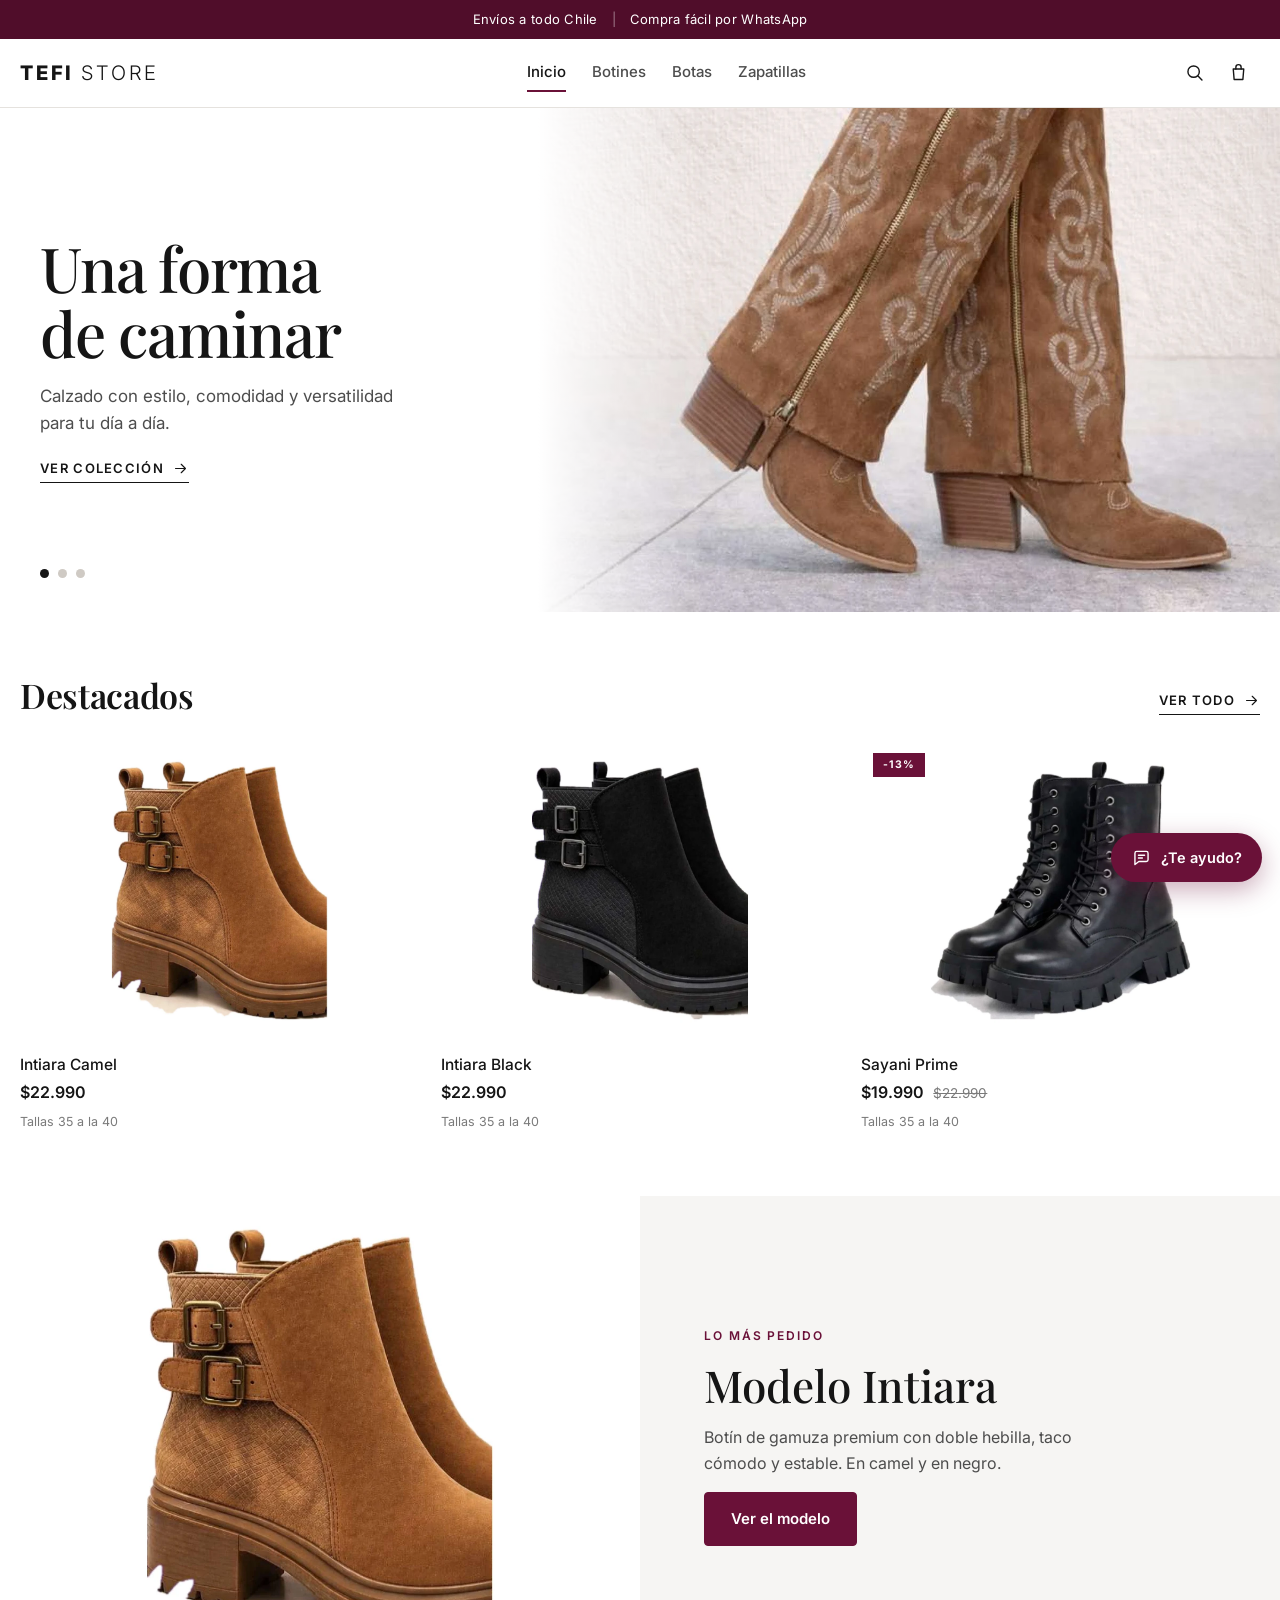
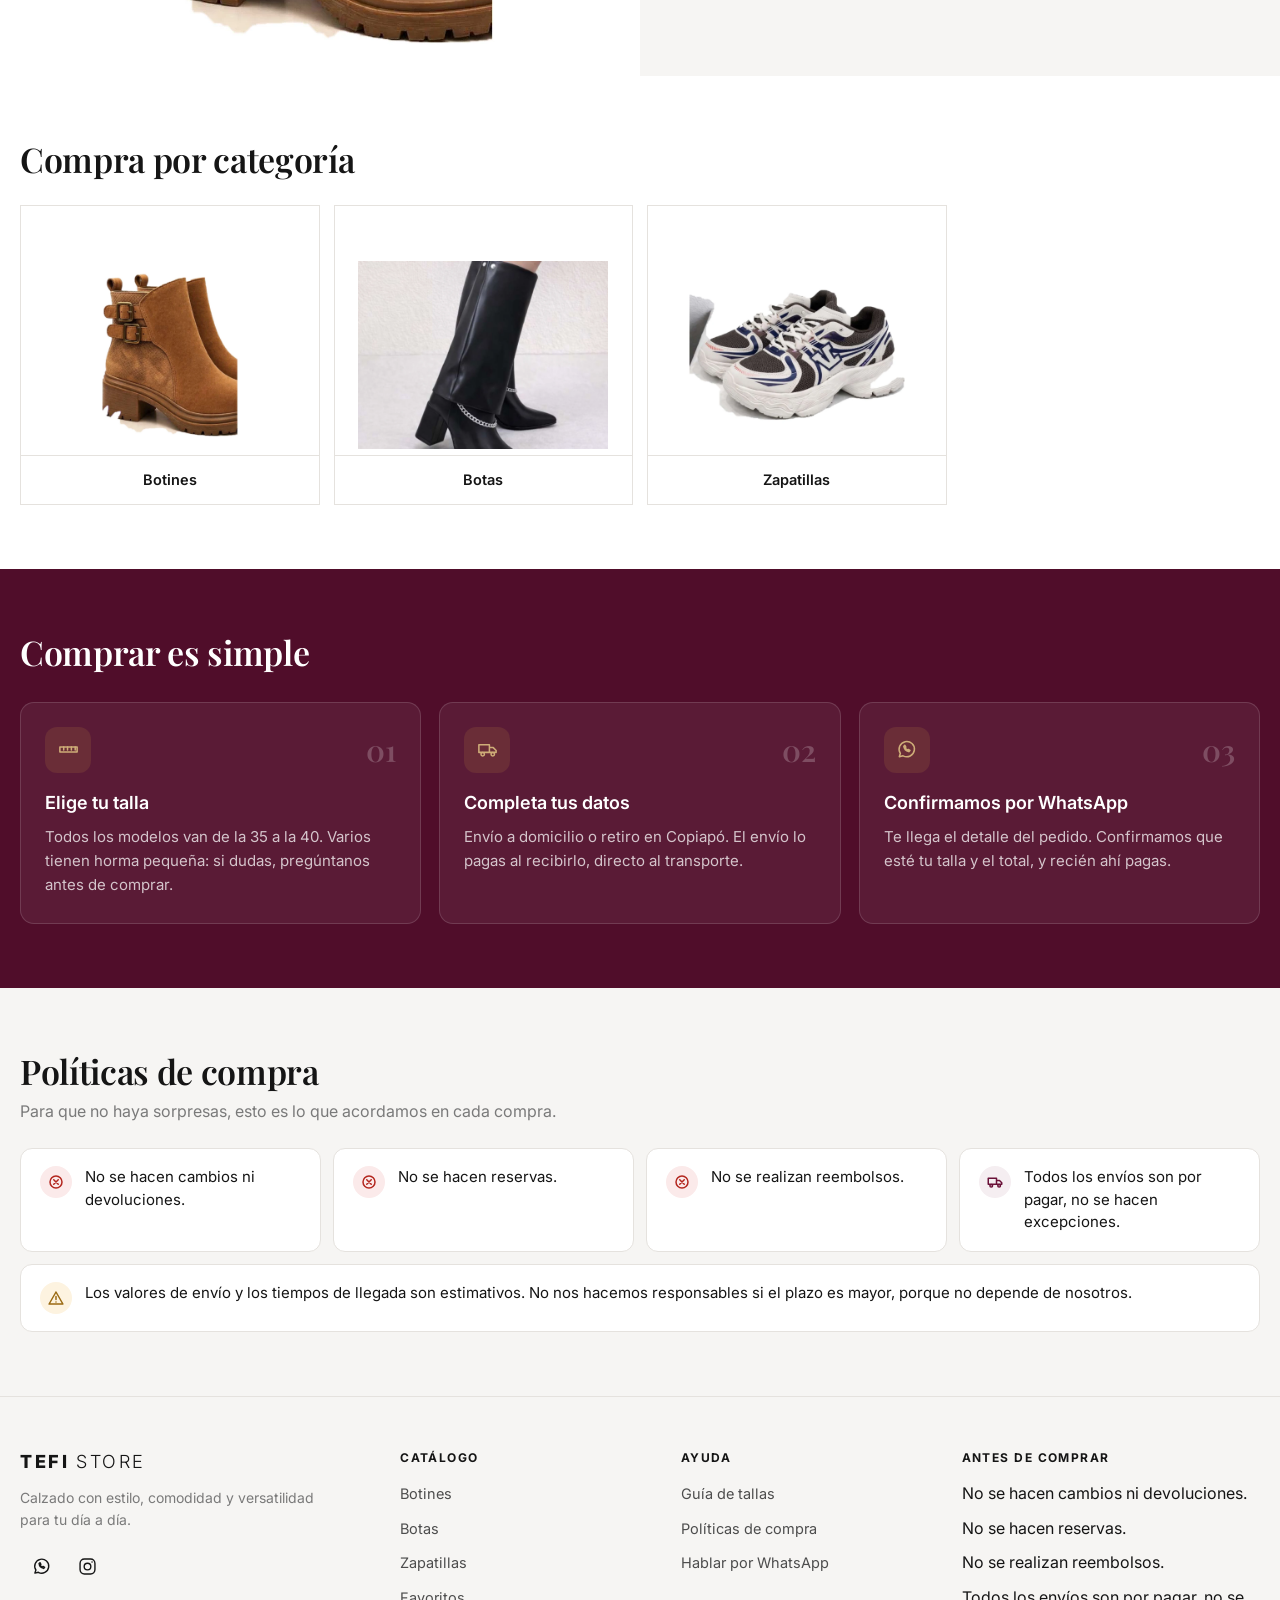
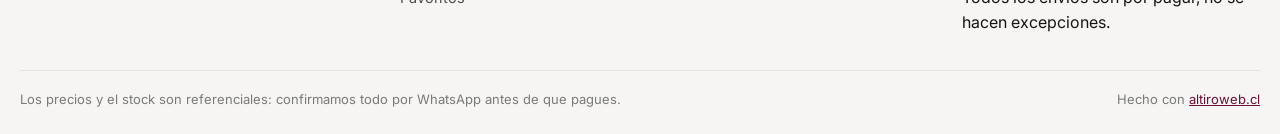
==== commit 48a85a2f: "Quitar el filtro de tallas, rehacer los pasos y cargar las políticas - Catálogo: se saca el filtro «" ====
--- a/index.html
+++ b/index.html
@@ -104,12 +104,18 @@
     </section>
     <section class="pasos" aria-labelledby="pasos-titulo">
       <div class="contenedor">
-        <h2 class="titulo titulo--claro" id="pasos-titulo">Comprar es simple</h2>
-        <ol class="pasos-lista">
-          <li><span class="pasos-num">01</span><h3>Elige tu talla</h3><p>Mostramos el stock real de cada talla. Agrega los pares que quieras al carrito.</p></li>
-          <li><span class="pasos-num">02</span><h3>Completa tus datos</h3><p>Envío a domicilio o retiro en la tienda. Si tienes cupón, lo aplicas ahí mismo.</p></li>
-          <li><span class="pasos-num">03</span><h3>Confirmamos por WhatsApp</h3><p>Te llega el detalle del pedido. Confirmamos stock y total, y recién ahí pagas.</p></li>
-        </ol>
+        <h2 class="titulo titulo--claro" id="pasos-titulo" data-texto="pasos.titulo">Comprar es simple</h2>
+        <ol class="pasos-lista" data-pasos></ol>
+      </div>
+    </section>
+
+    <section class="bloque politicas" id="politicas" data-politicas-bloque hidden aria-labelledby="politicas-titulo">
+      <div class="contenedor">
+        <div class="politicas-cab">
+          <h2 class="titulo" id="politicas-titulo" data-texto="politicas.titulo">Políticas de compra</h2>
+          <p class="politicas-bajada" data-texto="politicas.bajada"></p>
+        </div>
+        <ul class="politicas-lista" data-politicas></ul>
       </div>
     </section>
     <section class="bloque" id="tienda" data-si="direccion" hidden aria-labelledby="tienda-titulo">
@@ -173,14 +179,14 @@
       <b class="pie-titulo">Ayuda</b>
       <ul class="pie-lista">
         <li><a href="#" data-abrir-tallas>Guía de tallas</a></li>
+        <li><a href="#/" data-ir-politicas>Políticas de compra</a></li>
         <li data-si="direccion" hidden><a href="#/" data-ir-tienda>Dónde estamos</a></li>
         <li><a data-wsp href="#" target="_blank" rel="noopener">Hablar por WhatsApp</a></li>
       </ul>
     </div>
     <div>
-      <b class="pie-titulo">Cambios y garantía</b>
-      <p class="pie-texto" data-dato="cambios"></p>
-      <p class="pie-texto" data-dato="garantia"></p>
+      <b class="pie-titulo">Antes de comprar</b>
+      <ul class="pie-lista" data-pie-politicas></ul>
     </div>
   </div>
   <div class="contenedor pie-abajo">
--- a/css/estilos.css
+++ b/css/estilos.css
@@ -260,11 +260,38 @@
 /* Pasos */
 .pasos { background: var(--principal-oscuro); color: #fff; padding: clamp(40px, 5vw, 66px) 0; }
 .pasos .titulo { margin-bottom: 30px; }
-.pasos-lista { display: grid; grid-template-columns: repeat(3, 1fr); gap: 30px; }
-@media (max-width: 760px) { .pasos-lista { grid-template-columns: 1fr; gap: 24px; } }
-.pasos-num { font-family: var(--titulo); font-size: 15px; color: var(--amarillo-claro); letter-spacing: .1em; }
-.pasos-lista h3 { font-size: 18px; font-weight: 600; margin: 8px 0 6px; }
+.pasos-lista { display: grid; grid-template-columns: repeat(3, 1fr); gap: 18px; }
+@media (max-width: 760px) { .pasos-lista { grid-template-columns: 1fr; gap: 14px; } }
+.pasos-lista li {
+  background: rgb(255 255 255 / .06); border: 1px solid rgb(255 255 255 / .14);
+  border-radius: 14px; padding: 24px 24px 26px;
+}
+.pasos-cab { display: flex; align-items: center; justify-content: space-between; gap: 12px; margin-bottom: 16px; }
+.pasos-ico {
+  width: 46px; height: 46px; flex: none; display: grid; place-items: center; border-radius: 12px;
+  background: rgb(var(--amarillo-rgb) / .16); color: var(--amarillo-claro);
+}
+.pasos-ico .icono { width: 23px; height: 23px; }
+.pasos-num { font-family: var(--titulo); font-size: 30px; font-weight: 600; color: rgb(255 255 255 / .22); line-height: 1; }
+.pasos-lista h3 { font-size: 18px; font-weight: 600; margin: 0 0 7px; }
 .pasos-lista p { color: rgb(255 255 255 / .74); font-size: 15px; }
+
+/* Políticas de compra */
+.politicas { background: var(--suave); }
+.politicas-cab { margin-bottom: 24px; max-width: 60ch; }
+.politicas-bajada { color: var(--tinta-suave); margin-top: 8px; }
+.politicas-lista { display: grid; grid-template-columns: repeat(auto-fit, minmax(290px, 1fr)); gap: 12px; }
+.politica {
+  display: flex; align-items: start; gap: 13px;
+  background: var(--papel); border: 1px solid var(--linea); border-radius: 12px; padding: 17px 19px;
+}
+.politica-ico { width: 32px; height: 32px; flex: none; display: grid; place-items: center; border-radius: 50%; }
+.politica-ico .icono { width: 18px; height: 18px; stroke-width: 2; }
+.politica--no .politica-ico { background: #fbeaea; color: var(--rojo); }
+.politica--envio .politica-ico { background: var(--acento-fondo); color: var(--principal); }
+.politica--aviso .politica-ico { background: #fdf3e0; color: #9a6a12; }
+.politica span { font-size: 15px; line-height: 1.5; }
+.politica--ancha { grid-column: 1 / -1; }
 
 /* Tienda */
 .tienda-grilla { display: grid; grid-template-columns: 1fr 1fr; gap: clamp(24px, 4vw, 48px); align-items: start; }
@@ -341,6 +368,12 @@
 .grupo-cab .error { color: var(--rojo); font-size: 13.5px; font-weight: 600; }
 
 .tallas-fila { display: flex; flex-wrap: wrap; gap: 9px; }
+.aviso-horma {
+  display: flex; align-items: start; gap: 9px; margin-top: 12px;
+  background: #fdf3e0; border: 1px solid #f0dcb4; border-radius: 10px; padding: 11px 13px;
+  font-size: 14px; color: #6d4a06;
+}
+.aviso-horma .icono { width: 18px; height: 18px; flex: none; color: #9a6a12; margin-top: 1px; }
 .talla {
   min-width: 56px; padding: 12px 8px; border: 1px solid var(--linea); background: var(--papel);
   font-size: 15px; font-weight: 500; cursor: pointer; font-variant-numeric: tabular-nums; text-align: center; border-radius: var(--radio);
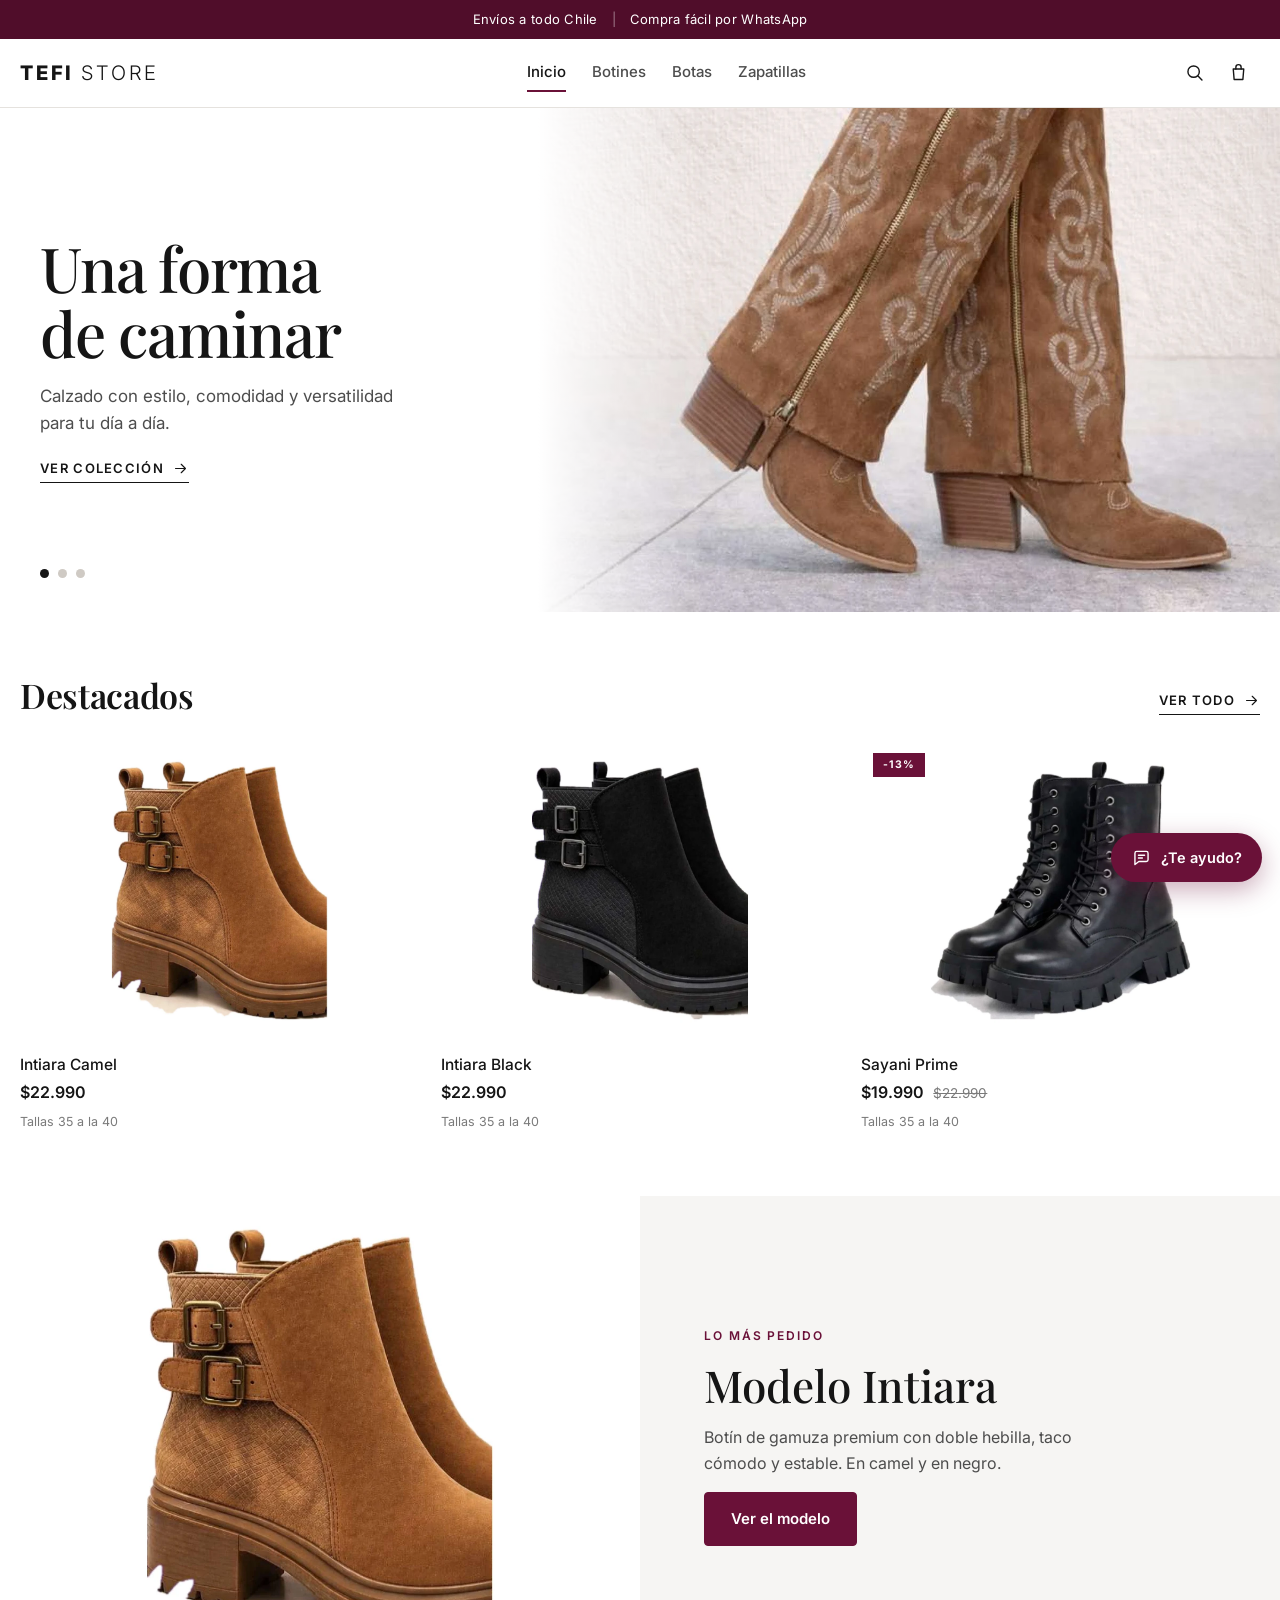
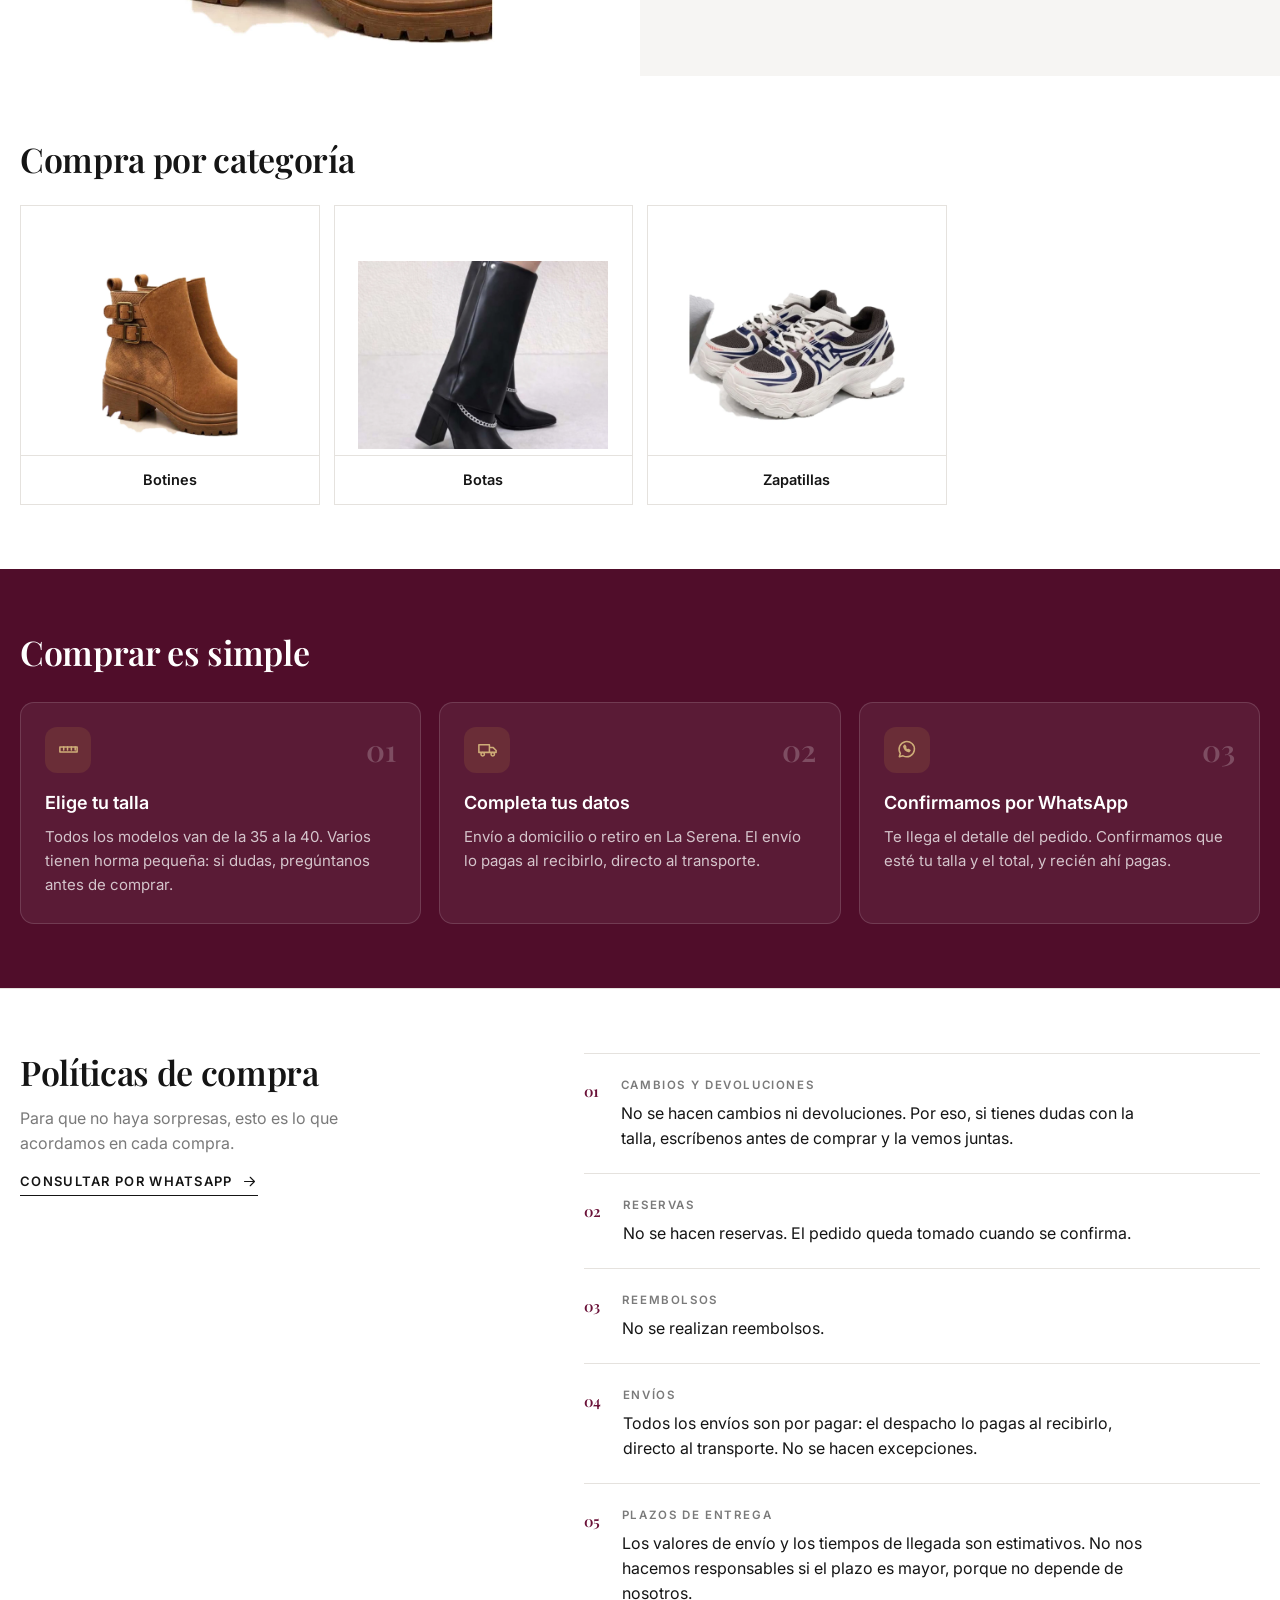
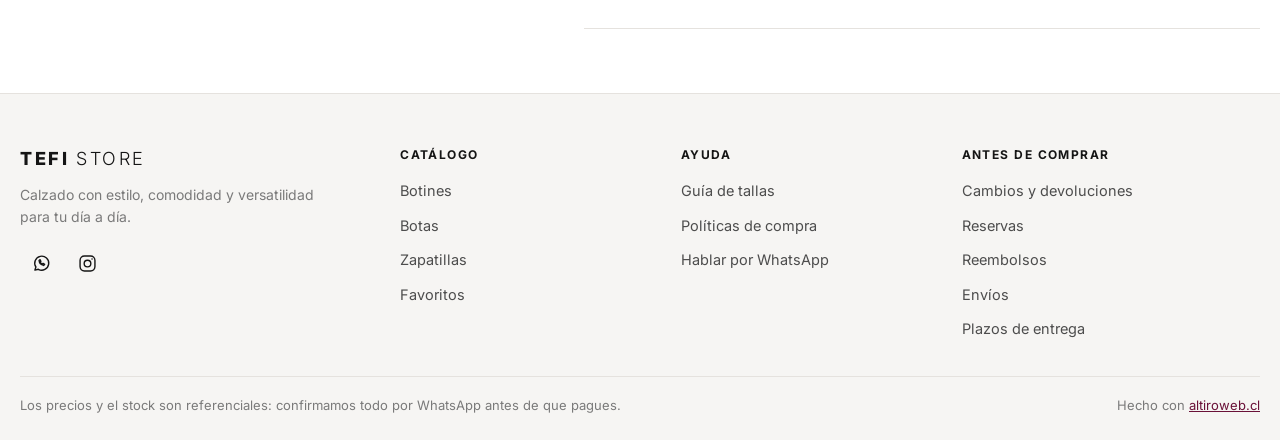
==== commit e77c58c1: "Rehacer las políticas y corregir la ciudad a La Serena Políticas: se cambia la grilla de tarjetas co" ====
--- a/index.html
+++ b/index.html
@@ -110,12 +110,14 @@
     </section>
 
     <section class="bloque politicas" id="politicas" data-politicas-bloque hidden aria-labelledby="politicas-titulo">
-      <div class="contenedor">
-        <div class="politicas-cab">
+      <div class="contenedor politicas-grilla">
+        <div class="politicas-intro">
           <h2 class="titulo" id="politicas-titulo" data-texto="politicas.titulo">Políticas de compra</h2>
           <p class="politicas-bajada" data-texto="politicas.bajada"></p>
+          <a class="enlace-flecha" data-wsp href="#" target="_blank" rel="noopener">Consultar por WhatsApp
+            <svg class="icono" viewBox="0 0 24 24" aria-hidden="true"><path d="M5 12h14M13 6l6 6-6 6"/></svg></a>
         </div>
-        <ul class="politicas-lista" data-politicas></ul>
+        <ol class="politicas-lista" data-politicas></ol>
       </div>
     </section>
     <section class="bloque" id="tienda" data-si="direccion" hidden aria-labelledby="tienda-titulo">
--- a/css/estilos.css
+++ b/css/estilos.css
@@ -277,21 +277,22 @@
 .pasos-lista p { color: rgb(255 255 255 / .74); font-size: 15px; }
 
 /* Políticas de compra */
-.politicas { background: var(--suave); }
-.politicas-cab { margin-bottom: 24px; max-width: 60ch; }
-.politicas-bajada { color: var(--tinta-suave); margin-top: 8px; }
-.politicas-lista { display: grid; grid-template-columns: repeat(auto-fit, minmax(290px, 1fr)); gap: 12px; }
-.politica {
-  display: flex; align-items: start; gap: 13px;
-  background: var(--papel); border: 1px solid var(--linea); border-radius: 12px; padding: 17px 19px;
-}
-.politica-ico { width: 32px; height: 32px; flex: none; display: grid; place-items: center; border-radius: 50%; }
-.politica-ico .icono { width: 18px; height: 18px; stroke-width: 2; }
-.politica--no .politica-ico { background: #fbeaea; color: var(--rojo); }
-.politica--envio .politica-ico { background: var(--acento-fondo); color: var(--principal); }
-.politica--aviso .politica-ico { background: #fdf3e0; color: #9a6a12; }
-.politica span { font-size: 15px; line-height: 1.5; }
-.politica--ancha { grid-column: 1 / -1; }
+.politicas { background: var(--papel); border-top: 1px solid var(--linea); }
+.politicas-grilla { display: grid; grid-template-columns: minmax(0, .85fr) minmax(0, 1.15fr); gap: clamp(26px, 5vw, 76px); align-items: start; }
+@media (max-width: 860px) { .politicas-grilla { grid-template-columns: 1fr; gap: 22px; } }
+.politicas-intro { display: grid; justify-items: start; gap: 14px; }
+@media (min-width: 861px) { .politicas-intro { position: sticky; top: calc(var(--alto-cabecera) + 16px); } }
+.politicas-bajada { color: var(--tinta-suave); max-width: 36ch; }
+.politicas-lista { display: grid; }
+.politica { display: grid; grid-template-columns: auto minmax(0, 1fr); gap: 0 22px; padding: 22px 0; border-top: 1px solid var(--linea); }
+.politica:last-child { border-bottom: 1px solid var(--linea); }
+.politica-num { font-family: var(--titulo); font-size: 15px; font-weight: 600; color: var(--principal); padding-top: 3px; font-variant-numeric: tabular-nums; }
+.politica-titulo { display: block; font-size: 11.5px; letter-spacing: .14em; text-transform: uppercase; color: var(--tinta-suave); font-weight: 600; margin-bottom: 7px; }
+.politica-texto { display: block; font-size: 16px; line-height: 1.55; max-width: 54ch; }
+@media (max-width: 560px) {
+  .politica { grid-template-columns: 1fr; gap: 0; padding: 18px 0; }
+  .politica-num { display: none; }
+}
 
 /* Tienda */
 .tienda-grilla { display: grid; grid-template-columns: 1fr 1fr; gap: clamp(24px, 4vw, 48px); align-items: start; }
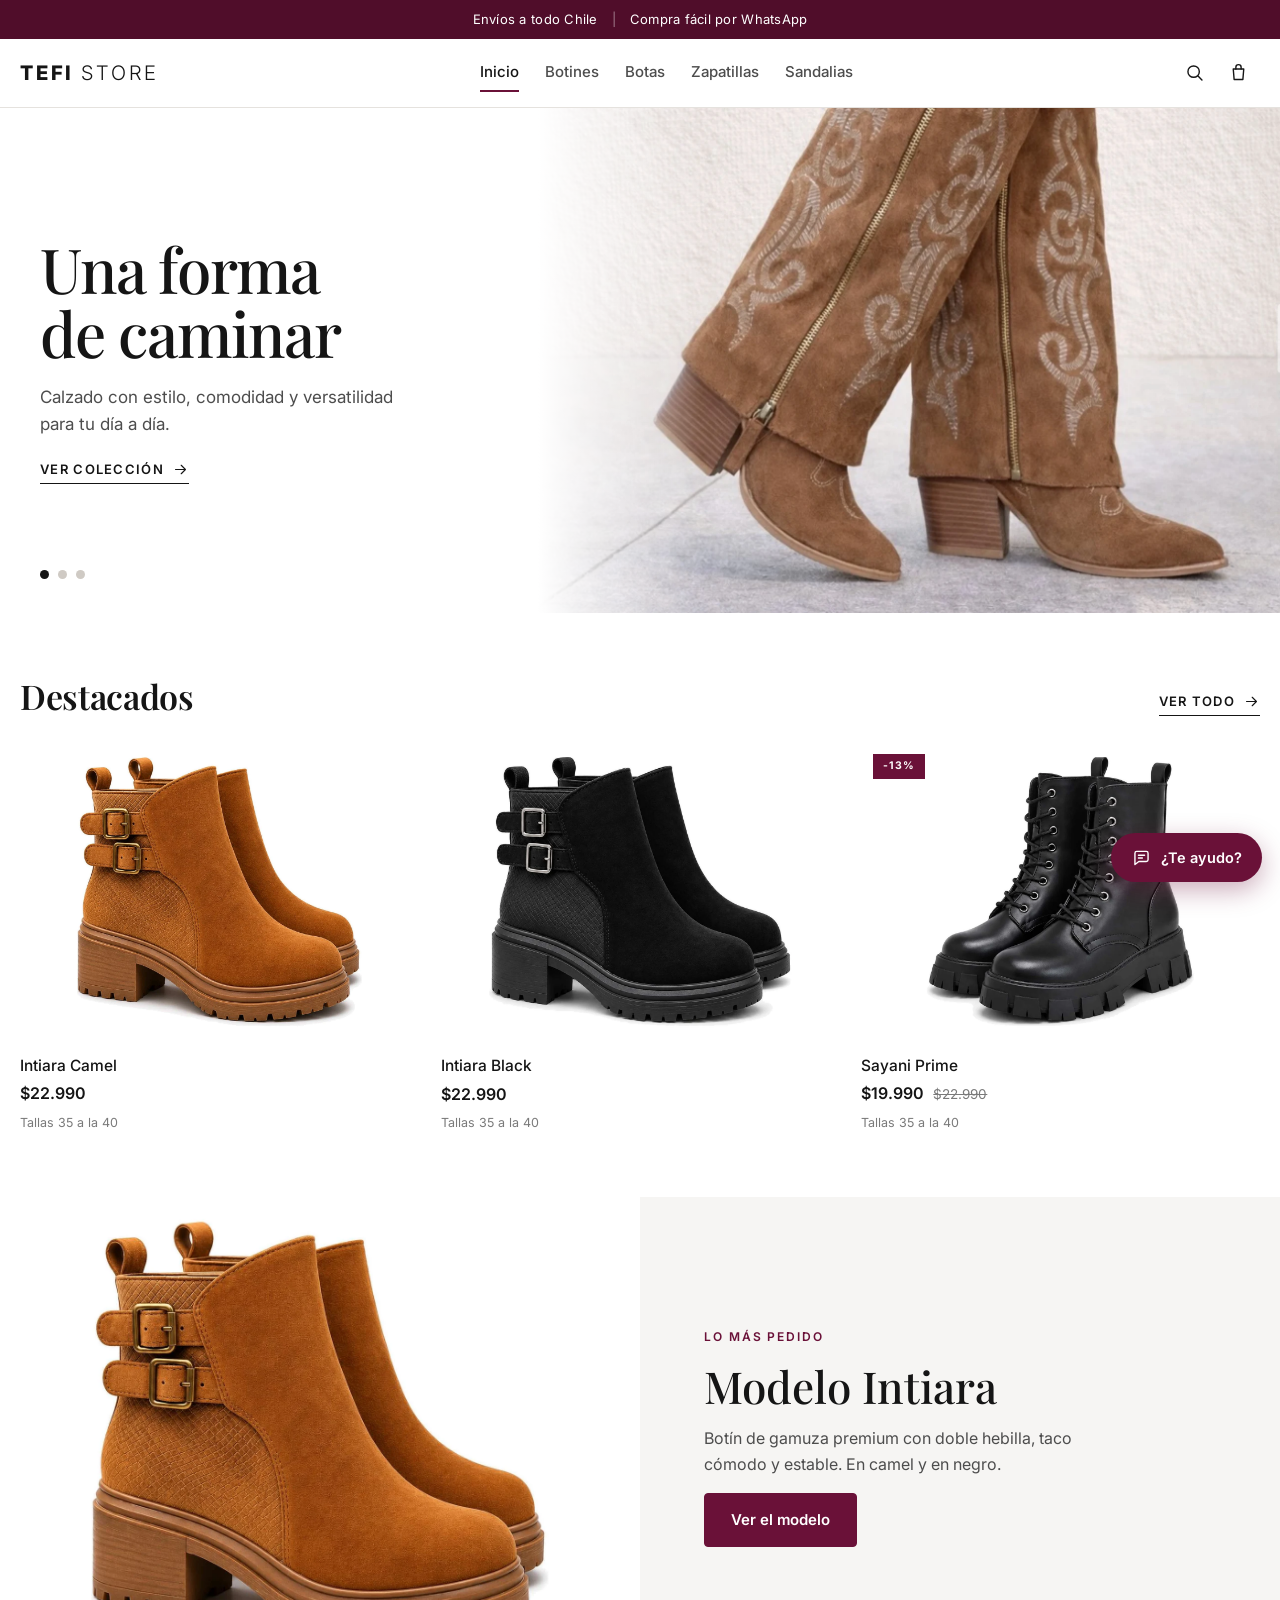
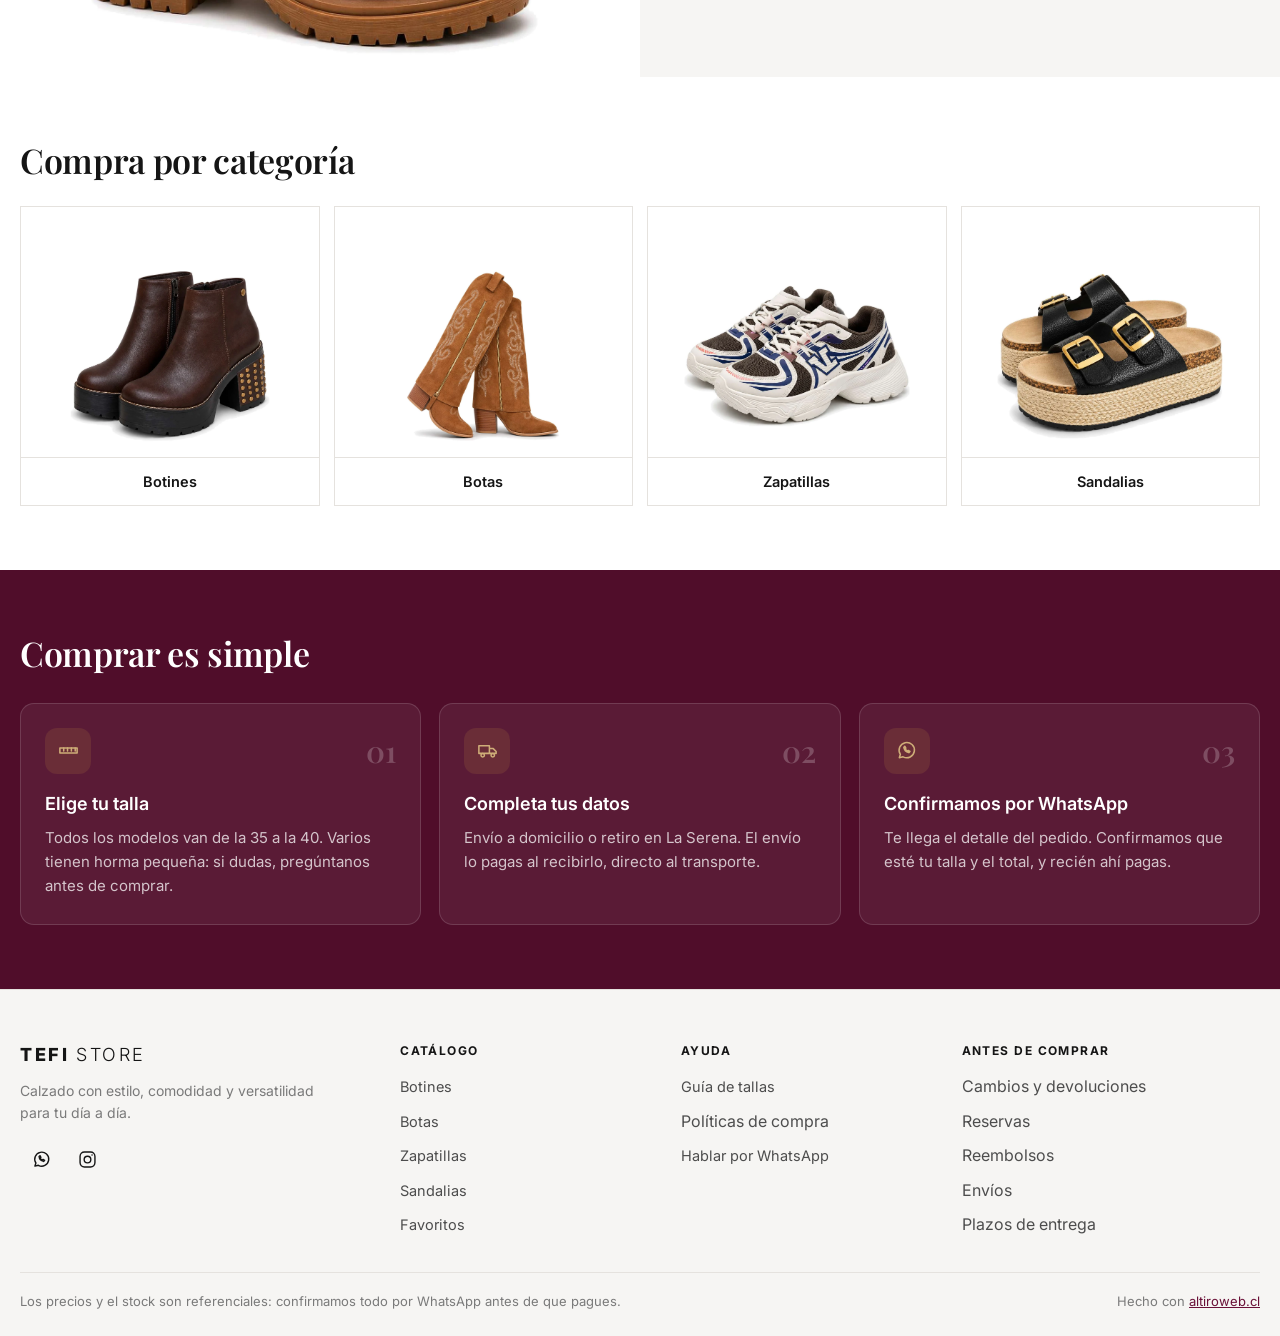
==== commit 3b6e0a6c: "Ajustes de la tienda: fotos, filtro por tipo, colores y políticas en ventana - La banda «Lo más pedi" ====
--- a/index.html
+++ b/index.html
@@ -109,17 +109,6 @@
       </div>
     </section>
 
-    <section class="bloque politicas" id="politicas" data-politicas-bloque hidden aria-labelledby="politicas-titulo">
-      <div class="contenedor politicas-grilla">
-        <div class="politicas-intro">
-          <h2 class="titulo" id="politicas-titulo" data-texto="politicas.titulo">Políticas de compra</h2>
-          <p class="politicas-bajada" data-texto="politicas.bajada"></p>
-          <a class="enlace-flecha" data-wsp href="#" target="_blank" rel="noopener">Consultar por WhatsApp
-            <svg class="icono" viewBox="0 0 24 24" aria-hidden="true"><path d="M5 12h14M13 6l6 6-6 6"/></svg></a>
-        </div>
-        <ol class="politicas-lista" data-politicas></ol>
-      </div>
-    </section>
     <section class="bloque" id="tienda" data-si="direccion" hidden aria-labelledby="tienda-titulo">
       <div class="contenedor tienda-grilla">
         <div>
@@ -181,7 +170,7 @@
       <b class="pie-titulo">Ayuda</b>
       <ul class="pie-lista">
         <li><a href="#" data-abrir-tallas>Guía de tallas</a></li>
-        <li><a href="#/" data-ir-politicas>Políticas de compra</a></li>
+        <li><button class="pie-enlace" type="button" data-ventana="politicas">Políticas de compra</button></li>
         <li data-si="direccion" hidden><a href="#/" data-ir-tienda>Dónde estamos</a></li>
         <li><a data-wsp href="#" target="_blank" rel="noopener">Hablar por WhatsApp</a></li>
       </ul>
@@ -231,6 +220,18 @@
   </div>
 </dialog>
 
+<dialog class="ventana" data-ventana-info aria-labelledby="vi-titulo">
+  <div class="ventana-caja">
+    <header class="ventana-cab">
+      <h2 class="titulo" id="vi-titulo" data-info-titulo>Información</h2>
+      <button class="icono-boton" type="button" data-cerrar-ventana aria-label="Cerrar">
+        <svg class="icono" viewBox="0 0 24 24" aria-hidden="true"><path d="M6 6l12 12M18 6 6 18"/></svg>
+      </button>
+    </header>
+    <div class="ventana-cuerpo" data-info-cuerpo></div>
+  </div>
+</dialog>
+
 <div class="aviso" data-aviso role="status" aria-live="polite"></div>
 </body>
 </html>
--- a/css/estilos.css
+++ b/css/estilos.css
@@ -277,18 +277,7 @@
 .pasos-lista p { color: rgb(255 255 255 / .74); font-size: 15px; }
 
 /* Políticas de compra */
-.politicas { background: var(--papel); border-top: 1px solid var(--linea); }
-.politicas-grilla { display: grid; grid-template-columns: minmax(0, .85fr) minmax(0, 1.15fr); gap: clamp(26px, 5vw, 76px); align-items: start; }
-@media (max-width: 860px) { .politicas-grilla { grid-template-columns: 1fr; gap: 22px; } }
-.politicas-intro { display: grid; justify-items: start; gap: 14px; }
-@media (min-width: 861px) { .politicas-intro { position: sticky; top: calc(var(--alto-cabecera) + 16px); } }
-.politicas-bajada { color: var(--tinta-suave); max-width: 36ch; }
-.politicas-lista { display: grid; }
-.politica { display: grid; grid-template-columns: auto minmax(0, 1fr); gap: 0 22px; padding: 22px 0; border-top: 1px solid var(--linea); }
-.politica:last-child { border-bottom: 1px solid var(--linea); }
-.politica-num { font-family: var(--titulo); font-size: 15px; font-weight: 600; color: var(--principal); padding-top: 3px; font-variant-numeric: tabular-nums; }
-.politica-titulo { display: block; font-size: 11.5px; letter-spacing: .14em; text-transform: uppercase; color: var(--tinta-suave); font-weight: 600; margin-bottom: 7px; }
-.politica-texto { display: block; font-size: 16px; line-height: 1.55; max-width: 54ch; }
+/* El bloque de políticas se quitó: ahora se leen desde el pie, en una ventana. */
 @media (max-width: 560px) {
   .politica { grid-template-columns: 1fr; gap: 0; padding: 18px 0; }
   .politica-num { display: none; }
@@ -323,6 +312,8 @@
 }
 .pildora:hover { border-color: var(--tinta); color: var(--tinta); }
 .pildora[aria-pressed="true"] { background: var(--principal); border-color: var(--principal); color: #fff; }
+.filtro-tipos { min-width: 0; flex: 1 1 100%; }
+.filtro-tallas { min-width: 0; flex: 1 1 360px; }
 .pildoras--tallas .pildora { min-width: 44px; padding: 7px 10px; text-align: center; font-variant-numeric: tabular-nums; }
 .filtro-orden select { border: 1px solid var(--linea); background: var(--papel); padding: 8px 14px; font-size: 14px; border-radius: 999px; cursor: pointer; }
 .cat-cuenta { color: var(--tinta-suave); font-size: 14px; margin: 18px 0 22px; }
@@ -349,10 +340,18 @@
 .galeria-flecha:hover { background: #fff; }
 .galeria-flecha--izq { left: 14px; }
 .galeria-flecha--der { right: 14px; }
-.galeria-miniaturas { display: flex; gap: 10px; margin-top: 10px; }
-.galeria-miniaturas button { width: 92px; aspect-ratio: 4 / 3; border: 1px solid var(--linea); background: var(--suave); padding: 0; cursor: pointer; overflow: hidden; }
+.galeria-color { display: flex; align-items: center; gap: 8px; margin-top: 14px; font-size: 14.5px; color: var(--tinta-media); }
+.galeria-color b { color: var(--tinta); font-weight: 500; }
+.color-punto { width: 14px; height: 14px; border-radius: 50%; border: 1px solid rgb(0 0 0 / .18); flex: none; }
+.galeria-miniaturas { display: flex; gap: 10px; margin-top: 10px; flex-wrap: wrap; }
+.galeria-miniaturas .miniatura-color {
+  display: block; font-size: 11px; letter-spacing: .04em; text-transform: uppercase;
+  color: var(--tinta-suave); padding: 5px 2px 0; text-align: center; line-height: 1.2;
+}
+.galeria-miniaturas button[aria-current] .miniatura-color { color: var(--principal); }
+.galeria-miniaturas button { width: 92px; border: 1px solid var(--linea); background: var(--suave); padding: 0 0 2px; cursor: pointer; overflow: hidden; }
 .galeria-miniaturas button[aria-current] { border-color: var(--principal); }
-.galeria-miniaturas img { width: 100%; height: 100%; object-fit: cover; display: block; }
+.galeria-miniaturas img { width: 100%; height: auto; aspect-ratio: 4 / 3; object-fit: cover; display: block; }
 
 .producto-titulo { font-family: var(--titulo); font-weight: 600; font-size: clamp(26px, 3.4vw, 36px); line-height: 1.1; margin-bottom: 10px; }
 .producto-precios { display: flex; align-items: baseline; gap: 12px; margin-bottom: 14px; }
@@ -370,11 +369,10 @@
 
 .tallas-fila { display: flex; flex-wrap: wrap; gap: 9px; }
 .aviso-horma {
-  display: flex; align-items: start; gap: 9px; margin-top: 12px;
-  background: #fdf3e0; border: 1px solid #f0dcb4; border-radius: 10px; padding: 11px 13px;
-  font-size: 14px; color: #6d4a06;
-}
-.aviso-horma .icono { width: 18px; height: 18px; flex: none; color: #9a6a12; margin-top: 1px; }
+  display: flex; align-items: start; gap: 8px; margin-top: 14px; padding-top: 12px;
+  border-top: 1px solid var(--linea); font-size: 14px; color: var(--tinta-media);
+}
+.aviso-horma .icono { width: 17px; height: 17px; flex: none; color: var(--principal); margin-top: 1px; }
 .talla {
   min-width: 56px; padding: 12px 8px; border: 1px solid var(--linea); background: var(--papel);
   font-size: 15px; font-weight: 500; cursor: pointer; font-variant-numeric: tabular-nums; text-align: center; border-radius: var(--radio);
@@ -506,8 +504,9 @@
 .pie-titulo { display: block; font-size: 12px; letter-spacing: .12em; text-transform: uppercase; margin-bottom: 14px; }
 .pie-texto { color: var(--tinta-suave); font-size: 14px; margin-top: 10px; max-width: 34ch; }
 .pie-lista { display: grid; gap: 9px; }
-.pie-lista a { font-size: 14.5px; color: var(--tinta-media); text-decoration: none; }
-.pie-lista a:hover { color: var(--principal); }
+.pie-lista a, .pie-enlace { font-size: 14.5px; color: var(--tinta-media); text-decoration: none; }
+.pie-lista a:hover, .pie-enlace:hover { color: var(--principal); }
+.pie-enlace { display: inline; border: 0; background: none; padding: 0; margin: 0; font: inherit; cursor: pointer; text-align: left; }
 .pie-redes { display: flex; gap: 4px; margin-top: 14px; }
 .pie-abajo { display: flex; flex-wrap: wrap; gap: 10px 24px; justify-content: space-between; border-top: 1px solid var(--linea); margin-top: 34px; padding-top: 18px; color: var(--tinta-suave); font-size: 13px; }
 .pie-abajo a { color: var(--principal); }
@@ -520,6 +519,14 @@
 .ventana-caja { width: min(100% - 32px, 520px); max-height: 86vh; overflow: auto; background: var(--papel); }
 .ventana-cab { display: flex; align-items: center; justify-content: space-between; gap: 12px; padding: 20px 22px 12px; }
 .ventana-cuerpo { padding: 0 22px 24px; }
+.ventana-cuerpo p { font-size: 15.5px; line-height: 1.6; color: var(--tinta-media); }
+.info-lista { display: grid; }
+.info-lista li { display: grid; gap: 4px; padding: 15px 0; border-top: 1px solid var(--linea); }
+.info-lista li:first-child { border-top: 0; padding-top: 6px; }
+.info-lista b { font-size: 11.5px; letter-spacing: .13em; text-transform: uppercase; color: var(--tinta-suave); font-weight: 600; }
+.info-lista span { font-size: 15.5px; line-height: 1.6; }
+.info-wsp { margin-top: 18px; padding-top: 14px; border-top: 1px solid var(--linea); font-size: 14.5px; }
+.info-wsp a { color: var(--principal); }
 .tabla-tallas { width: 100%; border-collapse: collapse; margin-top: 16px; font-variant-numeric: tabular-nums; }
 .tabla-tallas th, .tabla-tallas td { padding: 10px 14px; text-align: left; font-size: 14.5px; border-bottom: 1px solid var(--linea); }
 .tabla-tallas thead th { font-size: 11.5px; letter-spacing: .1em; text-transform: uppercase; color: var(--tinta-suave); }
@@ -574,7 +581,7 @@
 .chat-producto-datos b { font-size: 14px; font-weight: 500; }
 .chat-producto-datos small { font-size: 12.5px; color: var(--tinta-suave); }
 .chat-producto-precio { font-weight: 600; font-size: 14px; white-space: nowrap; }
-.chat-opciones { display: flex; flex-wrap: wrap; gap: 7px; padding: 0 14px 10px; background: var(--suave); }
+.chat-opciones { display: flex; flex-wrap: wrap; gap: 7px; padding: 0 14px 10px; background: var(--suave); max-height: 124px; overflow-y: auto; }
 .chat-opcion { border: 1px solid var(--acento-borde); background: var(--papel); color: var(--principal); border-radius: 999px; padding: 7px 13px; font-size: 13px; font-weight: 500; cursor: pointer; }
 .chat-opcion:hover { background: var(--acento-fondo); }
 .chat-pie { display: flex; gap: 8px; padding: 10px 12px calc(10px + env(safe-area-inset-bottom)); border-top: 1px solid var(--linea); background: var(--papel); }
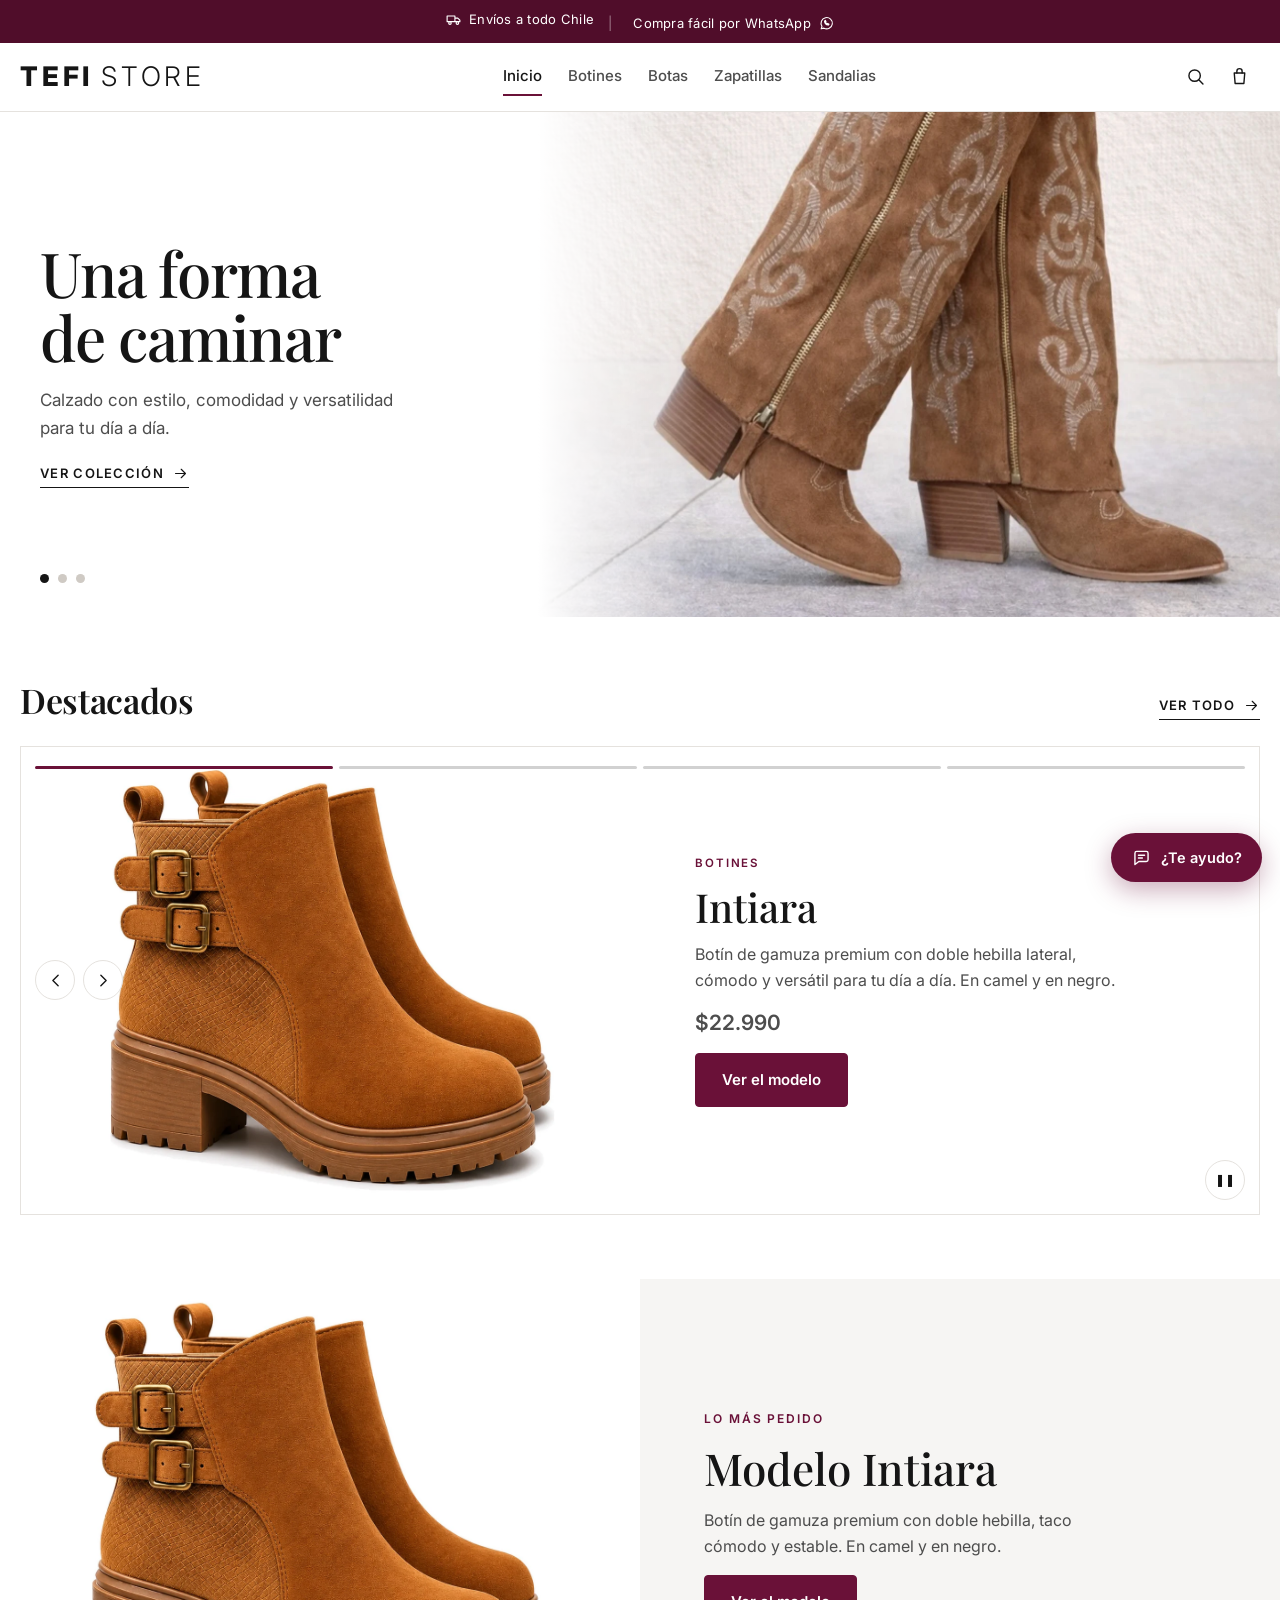
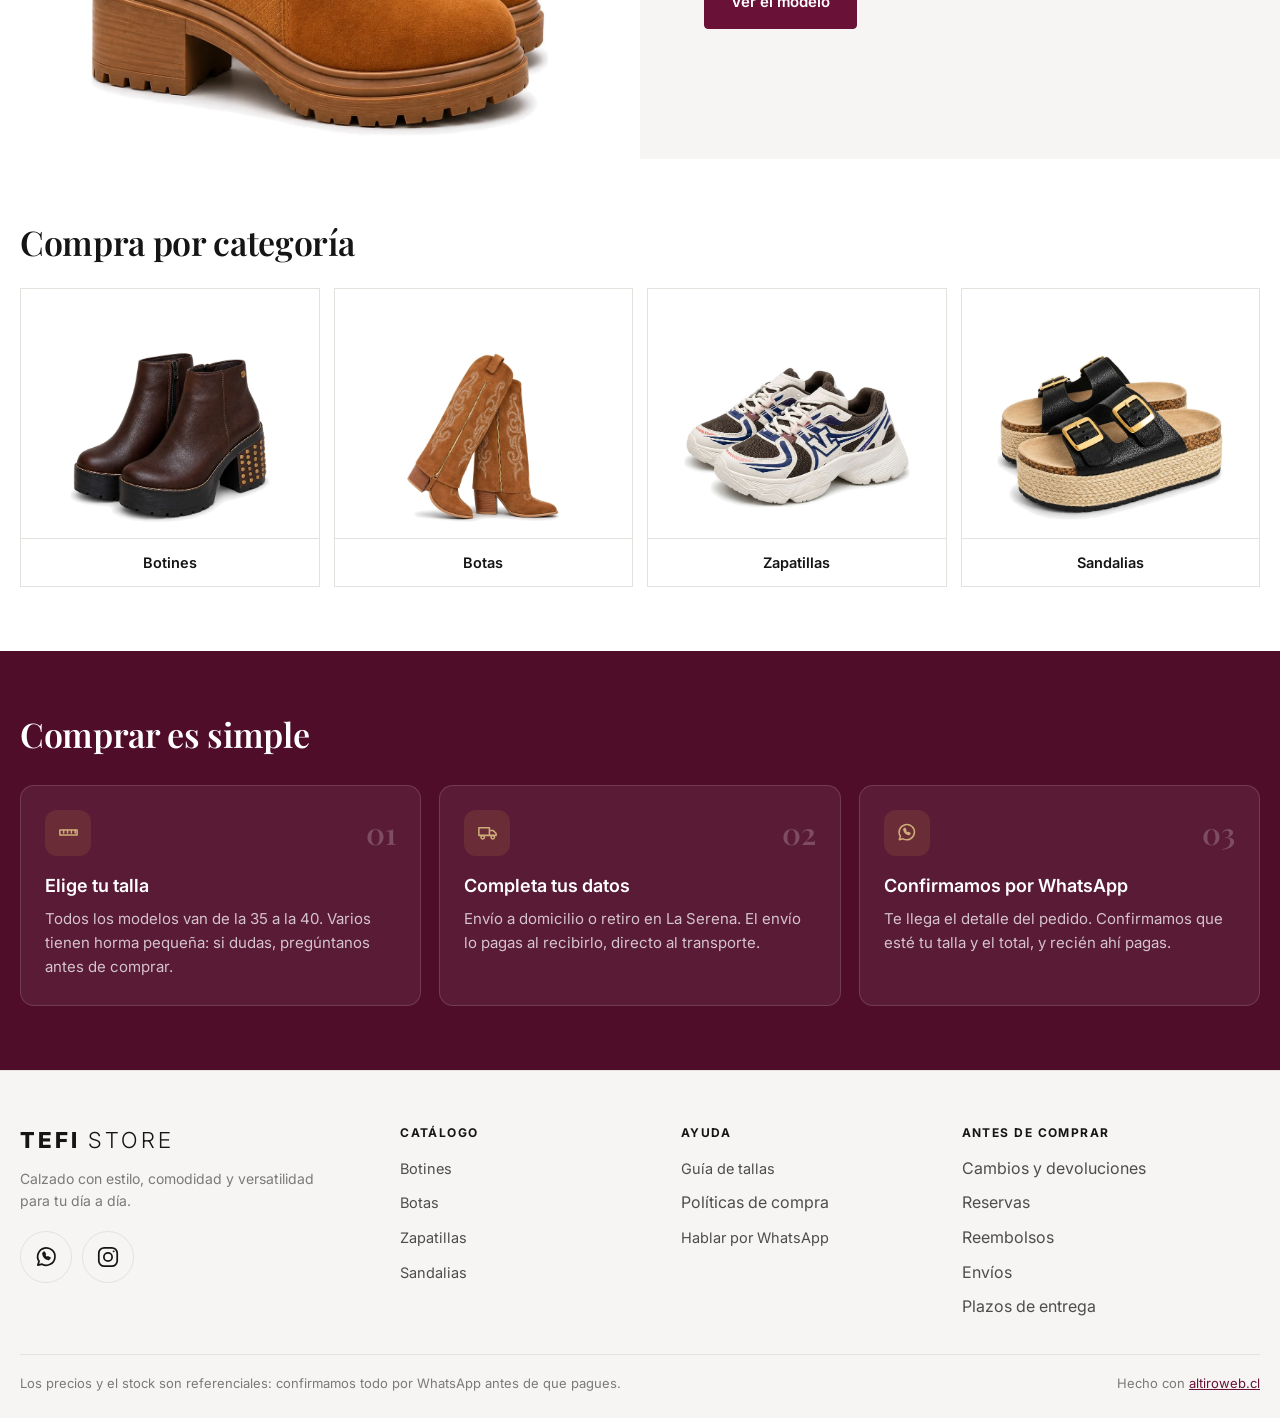
==== commit f8986b0d: "Cambios de la lista: portada, favoritos, comunas y panel Página: - Barra de arriba: camioncito antes" ====
--- a/index.html
+++ b/index.html
@@ -19,6 +19,7 @@
 <!-- Productos, precios, tallas, despachos y datos de la tienda: se editan en catalogo.js -->
 <script src="catalogo.js"></script>
 <script src="js/tema.js"></script>
+<script src="js/comunas.js"></script>
 <script src="js/app.js" defer></script>
 <script src="js/asistente.js" defer></script>
 </head>
@@ -86,7 +87,7 @@
           <h2 class="titulo" id="destacados-titulo" data-texto="destacados.titulo">Destacados</h2>
           <a class="enlace-flecha" href="#/catalogo">Ver todo <svg class="icono" viewBox="0 0 24 24" aria-hidden="true"><path d="M5 12h14M13 6l6 6-6 6"/></svg></a>
         </div>
-        <div class="rejilla rejilla--3" data-destacados></div>
+        <div data-destacados></div>
       </div>
     </section>
     <section class="temporada" data-temporada hidden></section>
--- a/css/estilos.css
+++ b/css/estilos.css
@@ -118,15 +118,18 @@
   background: var(--principal-oscuro); color: #fff;
   font-size: 13px; letter-spacing: .02em; text-align: center; padding: 9px 16px;
 }
+.anuncio span { display: inline-flex; align-items: center; gap: 7px; }
+.icono--anuncio { width: 17px; height: 17px; flex: none; }
 .anuncio span + span::before { content: "|"; opacity: .45; margin: 0 14px; }
 @media (max-width: 600px) { .anuncio { font-size: 11.5px; padding: 8px 12px; } .anuncio span + span::before { margin: 0 8px; } }
 
 .cabecera { position: sticky; top: 0; z-index: 40; background: var(--papel); border-bottom: 1px solid var(--linea); }
 .cabecera-fila { display: flex; align-items: center; gap: 18px; min-height: 68px; }
-.marca { display: inline-flex; align-items: baseline; gap: 7px; text-decoration: none; letter-spacing: .14em; font-size: 20px; }
+.marca { display: inline-flex; align-items: baseline; gap: 8px; text-decoration: none; letter-spacing: .14em; font-size: 27px; }
 .marca b { font-weight: 800; }
 .marca span { font-weight: 300; }
-.marca--pie { font-size: 18px; }
+.marca--pie { font-size: 22px; }
+@media (max-width: 600px) { .marca { font-size: 22px; letter-spacing: .1em; } }
 
 .menu { display: flex; gap: 26px; margin-inline: auto; }
 .menu a {
@@ -507,7 +510,10 @@
 .pie-lista a, .pie-enlace { font-size: 14.5px; color: var(--tinta-media); text-decoration: none; }
 .pie-lista a:hover, .pie-enlace:hover { color: var(--principal); }
 .pie-enlace { display: inline; border: 0; background: none; padding: 0; margin: 0; font: inherit; cursor: pointer; text-align: left; }
-.pie-redes { display: flex; gap: 4px; margin-top: 14px; }
+.pie-redes { display: flex; gap: 10px; margin-top: 18px; }
+.pie-redes .icono-boton { width: 52px; height: 52px; border: 1px solid var(--linea); }
+.pie-redes .icono-boton .icono { width: 26px; height: 26px; }
+.pie-redes .icono-boton:hover { background: var(--principal); border-color: var(--principal); color: #fff; }
 .pie-abajo { display: flex; flex-wrap: wrap; gap: 10px 24px; justify-content: space-between; border-top: 1px solid var(--linea); margin-top: 34px; padding-top: 18px; color: var(--tinta-suave); font-size: 13px; }
 .pie-abajo a { color: var(--principal); }
 
@@ -593,3 +599,63 @@
 .chat-nota { font-size: 11px; color: var(--tinta-suave); text-align: center; padding: 0 14px 8px; background: var(--papel); }
 
 @media print { .cabecera, .anuncio, .chat, .chat-abrir, .carrito, .velo, .saltar { display: none !important; } }
+
+/* ---------- Elegir color en la ficha ---------- */
+.colores-fila { display: flex; flex-wrap: wrap; gap: 8px; }
+.color-op {
+  display: inline-flex; align-items: center; gap: 8px; padding: 9px 14px 9px 10px;
+  border: 1px solid var(--linea); background: var(--papel); border-radius: var(--radio);
+  font-size: 14.5px; cursor: pointer; color: var(--tinta);
+}
+.color-op:hover { border-color: var(--tinta); }
+.color-op[aria-pressed="true"] { border-color: var(--principal); box-shadow: inset 0 0 0 1px var(--principal); }
+.color-op[disabled] { opacity: .45; cursor: not-allowed; text-decoration: line-through; }
+.color-op small { color: var(--tinta-suave); text-decoration: none; }
+
+/* ---------- Corazón de favoritos sobre la foto ---------- */
+.galeria-marco { position: relative; }
+.corazon {
+  position: absolute; top: 14px; right: 14px; z-index: 2;
+  width: 46px; height: 46px; display: grid; place-items: center;
+  border: 1px solid var(--linea); border-radius: 50%; background: rgb(255 255 255 / .92);
+  color: var(--tinta-media); cursor: pointer; padding: 0;
+  backdrop-filter: blur(4px); transition: color .15s, border-color .15s, transform .15s;
+}
+.corazon .icono { width: 23px; height: 23px; }
+.corazon:hover { color: var(--principal); border-color: var(--principal); transform: scale(1.06); }
+.corazon[aria-pressed="true"] { color: var(--principal); border-color: var(--principal); }
+
+/* ---------- Destacados: carrusel que va cambiando ---------- */
+.dest { position: relative; display: grid; grid-template-columns: minmax(0, 1.05fr) minmax(0, .95fr);
+  gap: clamp(20px, 4vw, 54px); align-items: center; border: 1px solid var(--linea); background: var(--papel); }
+.dest-foto { position: relative; display: block; aspect-ratio: 4 / 3; overflow: hidden; background: var(--suave); }
+.dest-foto img { width: 100%; height: 100%; object-fit: cover; display: block; }
+.dest-texto { display: grid; justify-items: start; gap: 13px; padding: clamp(20px, 3vw, 40px) clamp(20px, 3vw, 46px) clamp(20px, 3vw, 40px) 0; }
+.dest-ojo { font-size: 11.5px; letter-spacing: .16em; text-transform: uppercase; color: var(--principal); font-weight: 600; }
+.dest-texto h3 { font-family: var(--titulo); font-weight: 500; font-size: clamp(26px, 3.2vw, 40px); line-height: 1.1; }
+.dest-texto h3 a { color: inherit; text-decoration: none; }
+.dest-texto p { color: var(--tinta-media); max-width: 42ch; }
+.dest-precio { font-size: 21px; font-weight: 600; color: var(--tinta); display: flex; align-items: baseline; gap: 10px; }
+.dest-barras { position: absolute; top: 14px; left: 14px; right: 14px; z-index: 3; display: flex; gap: 6px; }
+.dest-barras button { flex: 1; border: 0; background: none; padding: 0; cursor: pointer; height: 14px; }
+.dest-barras span { display: block; height: 3px; border-radius: 999px; background: rgb(0 0 0 / .18); overflow: hidden; }
+.dest-barras i { display: block; height: 100%; width: 0; background: var(--principal); }
+.dest-barras .hecha i { width: 100%; }
+.dest-barras .activa i { animation: dest-avanza var(--duracion) linear forwards; }
+.dest-pausado .dest-barras .activa i { animation-play-state: paused; }
+@keyframes dest-avanza { from { width: 0; } to { width: 100%; } }
+.dest-flecha, .dest-pausa {
+  position: absolute; z-index: 3; border: 1px solid var(--linea); background: rgb(255 255 255 / .92);
+  border-radius: 50%; width: 40px; height: 40px; display: grid; place-items: center; cursor: pointer; color: var(--tinta);
+}
+.dest-flecha:hover, .dest-pausa:hover { border-color: var(--principal); color: var(--principal); }
+.dest-flecha--izq { left: 14px; top: 50%; transform: translateY(-50%); }
+.dest-flecha--der { left: 62px; top: 50%; transform: translateY(-50%); }
+.dest-pausa { right: 14px; bottom: 14px; font-size: 12px; line-height: 1; }
+@media (max-width: 760px) {
+  .dest { grid-template-columns: 1fr; gap: 0; }
+  .dest-texto { padding: 22px 18px 26px; }
+  .dest-flecha--der { left: auto; right: 14px; }
+  .dest-pausa { right: 14px; bottom: auto; top: 46px; }
+}
+.dest-foto .cinta { top: 36px; }   /* bajo las barritas de avance */
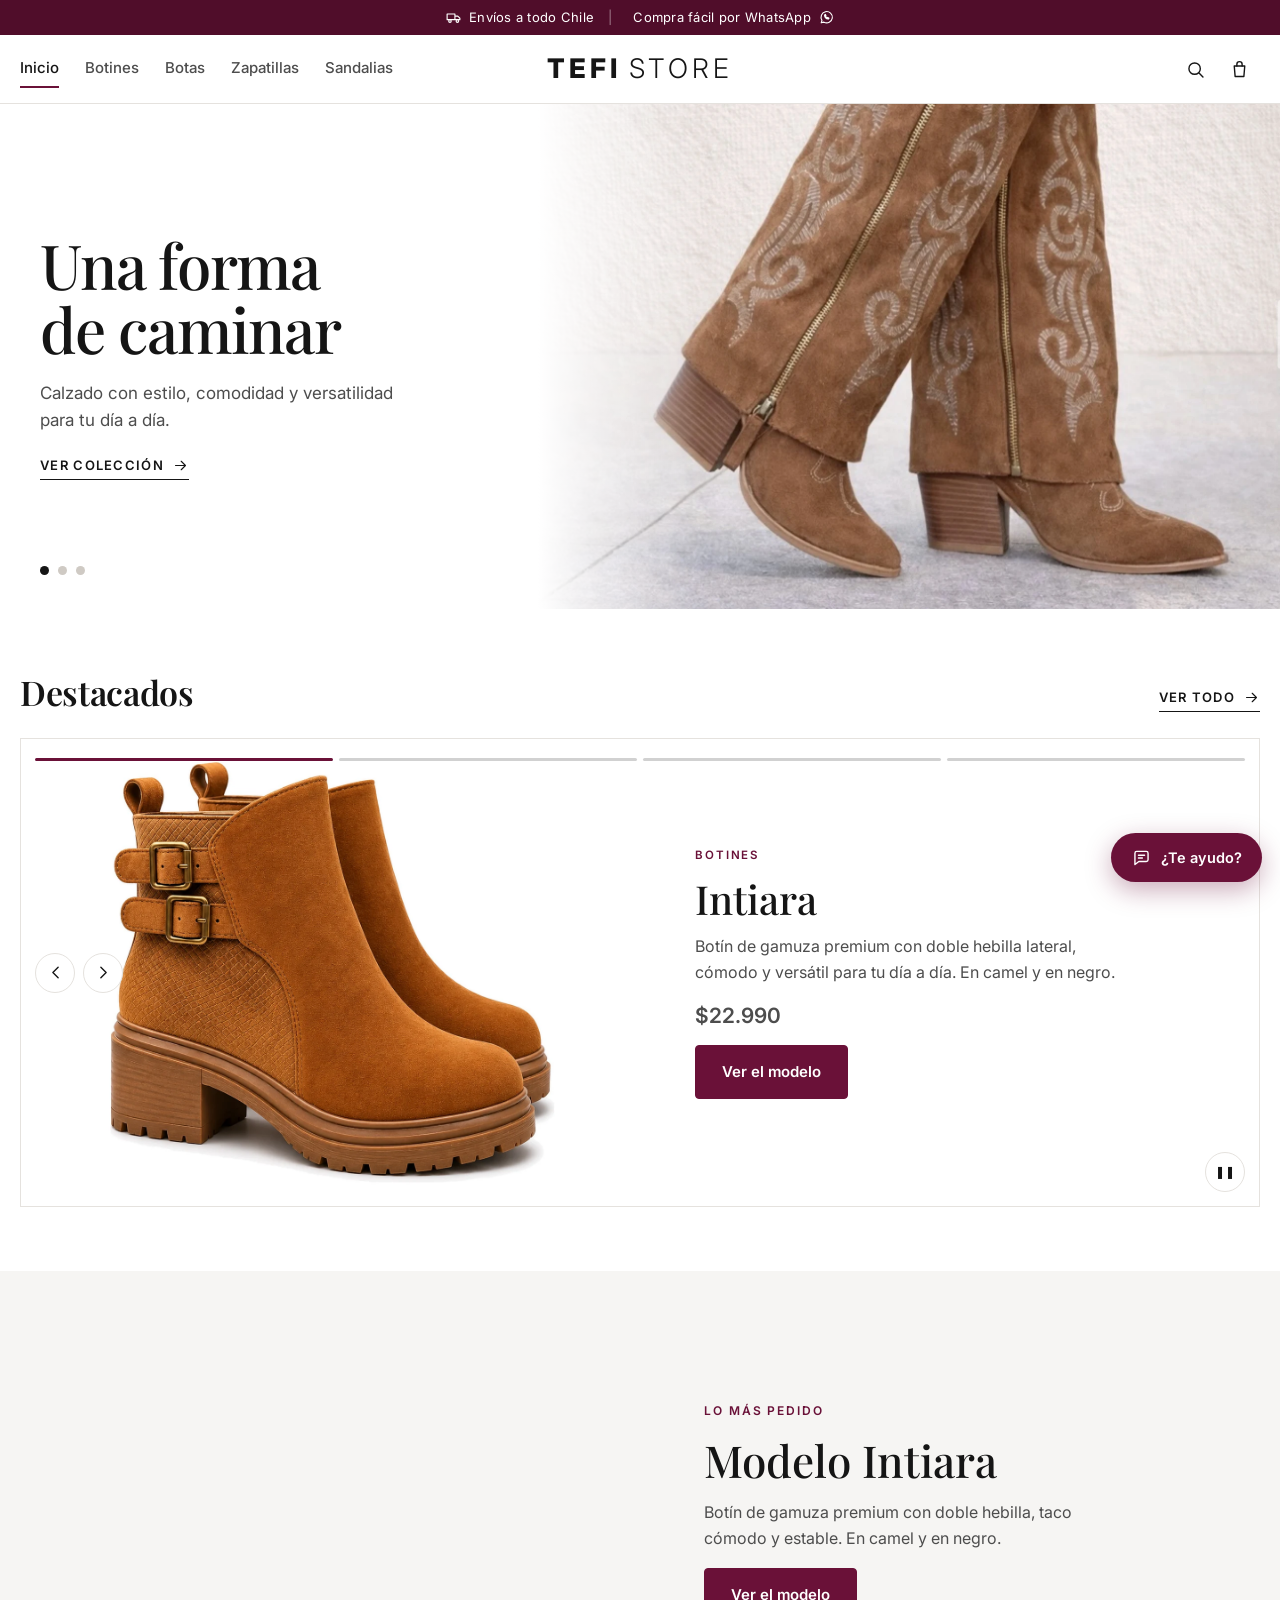
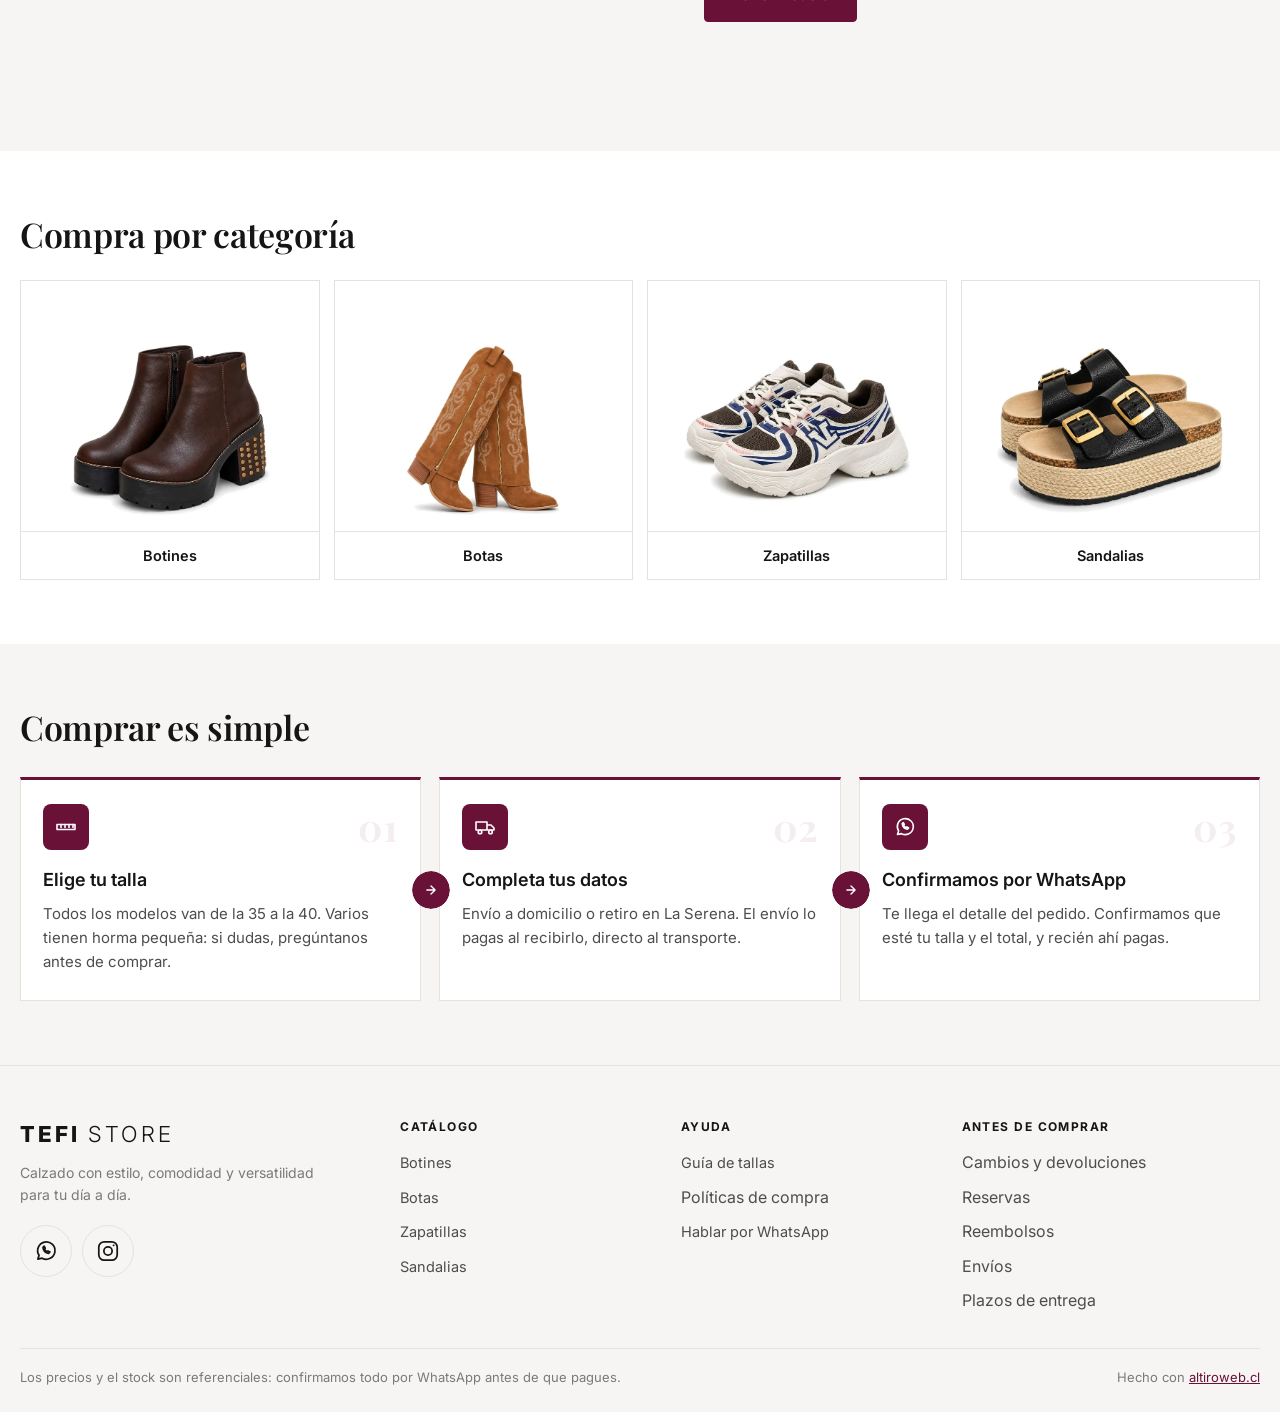
==== commit 25000dc1: "Fotos más livianas, cabecera centrada y los pasos con tarjetas claras Las fotos eran lo que hacía le" ====
--- a/index.html
+++ b/index.html
@@ -105,7 +105,7 @@
     </section>
     <section class="pasos" aria-labelledby="pasos-titulo">
       <div class="contenedor">
-        <h2 class="titulo titulo--claro" id="pasos-titulo" data-texto="pasos.titulo">Comprar es simple</h2>
+        <h2 class="titulo" id="pasos-titulo" data-texto="pasos.titulo">Comprar es simple</h2>
         <ol class="pasos-lista" data-pasos></ol>
       </div>
     </section>
--- a/css/estilos.css
+++ b/css/estilos.css
@@ -116,22 +116,41 @@
 /* ---------- Anuncio y cabecera ---------- */
 .anuncio {
   background: var(--principal-oscuro); color: #fff;
-  font-size: 13px; letter-spacing: .02em; text-align: center; padding: 9px 16px;
-}
-.anuncio span { display: inline-flex; align-items: center; gap: 7px; }
+  font-size: 13px; letter-spacing: .02em; padding: 9px 16px;
+  display: flex; align-items: center; justify-content: center; flex-wrap: wrap; gap: 6px 0;
+}
+.anuncio span { display: inline-flex; align-items: center; gap: 7px; line-height: 1.3; }
 .icono--anuncio { width: 17px; height: 17px; flex: none; }
 .anuncio span + span::before { content: "|"; opacity: .45; margin: 0 14px; }
-@media (max-width: 600px) { .anuncio { font-size: 11.5px; padding: 8px 12px; } .anuncio span + span::before { margin: 0 8px; } }
+@media (max-width: 600px) {
+  .anuncio { font-size: 11px; padding: 7px 10px; gap: 2px 0; }
+  .anuncio span { gap: 5px; }
+  .icono--anuncio { width: 14px; height: 14px; }
+  .anuncio span + span::before { margin: 0 7px; }
+}
+/* En pantallas muy angostas se parten en dos líneas, pero centradas y completas */
+@media (max-width: 380px) {
+  .anuncio span { width: 100%; justify-content: center; }
+  .anuncio span + span::before { content: none; }
+}
 
 .cabecera { position: sticky; top: 0; z-index: 40; background: var(--papel); border-bottom: 1px solid var(--linea); }
-.cabecera-fila { display: flex; align-items: center; gap: 18px; min-height: 68px; }
+/* Tres columnas del mismo ancho: así la marca queda al medio de la pantalla
+   aunque a un lado haya un botón y al otro dos. */
+.cabecera-fila { display: grid; grid-template-columns: 1fr auto 1fr; align-items: center; gap: 14px; min-height: 68px; }
+.cabecera-fila > .marca { grid-column: 2; justify-self: center; }
+.cabecera-acciones { justify-self: end; }
 .marca { display: inline-flex; align-items: baseline; gap: 8px; text-decoration: none; letter-spacing: .14em; font-size: 27px; }
 .marca b { font-weight: 800; }
 .marca span { font-weight: 300; }
 .marca--pie { font-size: 22px; }
 @media (max-width: 600px) { .marca { font-size: 22px; letter-spacing: .1em; } }
 
-.menu { display: flex; gap: 26px; margin-inline: auto; }
+.menu { display: flex; gap: 26px; grid-column: 1 / -1; grid-row: 2; justify-content: center; }
+@media (min-width: 861px) {
+  .cabecera-fila { grid-template-columns: 1fr auto 1fr; }
+  .menu { grid-column: 1; grid-row: 1; justify-content: flex-start; }
+}
 .menu a {
   text-decoration: none; font-size: 15px; font-weight: 500; color: var(--tinta-media);
   padding: 6px 0; border-bottom: 2px solid transparent;
@@ -175,6 +194,7 @@
 .portada { position: relative; }
 .portada-slide { display: none; grid-template-columns: 42% 58%; align-items: stretch; min-height: 460px; }
 .portada-slide[data-activa] { display: grid; }
+.portada-texto .boton { padding: 14px 28px; font-size: 15.5px; }
 .portada-texto { display: grid; align-content: center; gap: 18px; padding: 56px clamp(24px, 4vw, 60px) 56px max(20px, calc((100vw - var(--max)) / 2 + 20px)); }
 .portada-titulo { font-family: var(--titulo); font-weight: 500; font-size: clamp(38px, 5vw, 62px); line-height: 1.04; letter-spacing: -.02em; white-space: pre-line; }
 .portada-bajada { color: var(--tinta-media); font-size: 17px; max-width: 34ch; }
@@ -261,23 +281,45 @@
 .cupon .boton { padding: 9px 16px; font-size: 13.5px; }
 
 /* Pasos */
-.pasos { background: var(--principal-oscuro); color: #fff; padding: clamp(40px, 5vw, 66px) 0; }
+.pasos { background: var(--suave); color: var(--tinta); padding: clamp(44px, 5vw, 72px) 0; }
 .pasos .titulo { margin-bottom: 30px; }
+.pasos-titulo-2 { display: block; color: var(--principal); }
 .pasos-lista { display: grid; grid-template-columns: repeat(3, 1fr); gap: 18px; }
-@media (max-width: 760px) { .pasos-lista { grid-template-columns: 1fr; gap: 14px; } }
+@media (max-width: 860px) { .pasos-lista { grid-template-columns: 1fr; gap: 34px; } }
 .pasos-lista li {
-  background: rgb(255 255 255 / .06); border: 1px solid rgb(255 255 255 / .14);
-  border-radius: 14px; padding: 24px 24px 26px;
+  position: relative; background: var(--papel); border: 1px solid var(--linea);
+  border-top: 3px solid var(--principal); padding: 24px 22px 26px;
 }
 .pasos-cab { display: flex; align-items: center; justify-content: space-between; gap: 12px; margin-bottom: 16px; }
 .pasos-ico {
-  width: 46px; height: 46px; flex: none; display: grid; place-items: center; border-radius: 12px;
-  background: rgb(var(--amarillo-rgb) / .16); color: var(--amarillo-claro);
-}
-.pasos-ico .icono { width: 23px; height: 23px; }
-.pasos-num { font-family: var(--titulo); font-size: 30px; font-weight: 600; color: rgb(255 255 255 / .22); line-height: 1; }
+  display: grid; place-items: center; width: 46px; height: 46px;
+  background: var(--principal); color: #fff; border-radius: 8px;
+}
+.pasos-ico .icono { width: 24px; height: 24px; }
+.pasos-num { font-family: var(--titulo); font-size: 38px; font-weight: 700; color: var(--acento-fondo); line-height: 1; }
 .pasos-lista h3 { font-size: 18px; font-weight: 600; margin: 0 0 7px; }
-.pasos-lista p { color: rgb(255 255 255 / .74); font-size: 15px; }
+.pasos-lista p { color: var(--tinta-media); font-size: 15px; }
+/* La flechita que une una tarjeta con la siguiente, como en el otro sitio */
+.pasos-lista li + li::before {
+  content: ""; position: absolute; width: 38px; height: 38px; border-radius: 50%;
+  background: var(--principal); z-index: 1;
+  -webkit-mask: url("data:image/svg+xml,%3Csvg xmlns='http://www.w3.org/2000/svg' viewBox='0 0 24 24'%3E%3Ccircle cx='12' cy='12' r='12' fill='black'/%3E%3C/svg%3E") center/contain no-repeat;
+          mask: url("data:image/svg+xml,%3Csvg xmlns='http://www.w3.org/2000/svg' viewBox='0 0 24 24'%3E%3Ccircle cx='12' cy='12' r='12' fill='black'/%3E%3C/svg%3E") center/contain no-repeat;
+}
+.pasos-lista li + li::after {
+  content: ""; position: absolute; width: 14px; height: 14px; z-index: 2;
+  background: #fff;
+  -webkit-mask: url("data:image/svg+xml,%3Csvg xmlns='http://www.w3.org/2000/svg' viewBox='0 0 24 24' fill='none' stroke='black' stroke-width='2.4' stroke-linecap='round' stroke-linejoin='round'%3E%3Cpath d='M12 5v14M5 12l7 7 7-7'/%3E%3C/svg%3E") center/contain no-repeat;
+          mask: url("data:image/svg+xml,%3Csvg xmlns='http://www.w3.org/2000/svg' viewBox='0 0 24 24' fill='none' stroke='black' stroke-width='2.4' stroke-linecap='round' stroke-linejoin='round'%3E%3Cpath d='M12 5v14M5 12l7 7 7-7'/%3E%3C/svg%3E") center/contain no-repeat;
+}
+@media (min-width: 861px) {
+  .pasos-lista li + li::before { left: -28px; top: 50%; transform: translateY(-50%) rotate(-90deg); }
+  .pasos-lista li + li::after { left: -16px; top: 50%; transform: translateY(-50%) rotate(-90deg); }
+}
+@media (max-width: 860px) {
+  .pasos-lista li + li::before { left: 50%; top: -36px; transform: translateX(-50%); }
+  .pasos-lista li + li::after { left: 50%; top: -24px; transform: translateX(-50%); }
+}
 
 /* Políticas de compra */
 /* El bloque de políticas se quitó: ahora se leen desde el pie, en una ventana. */
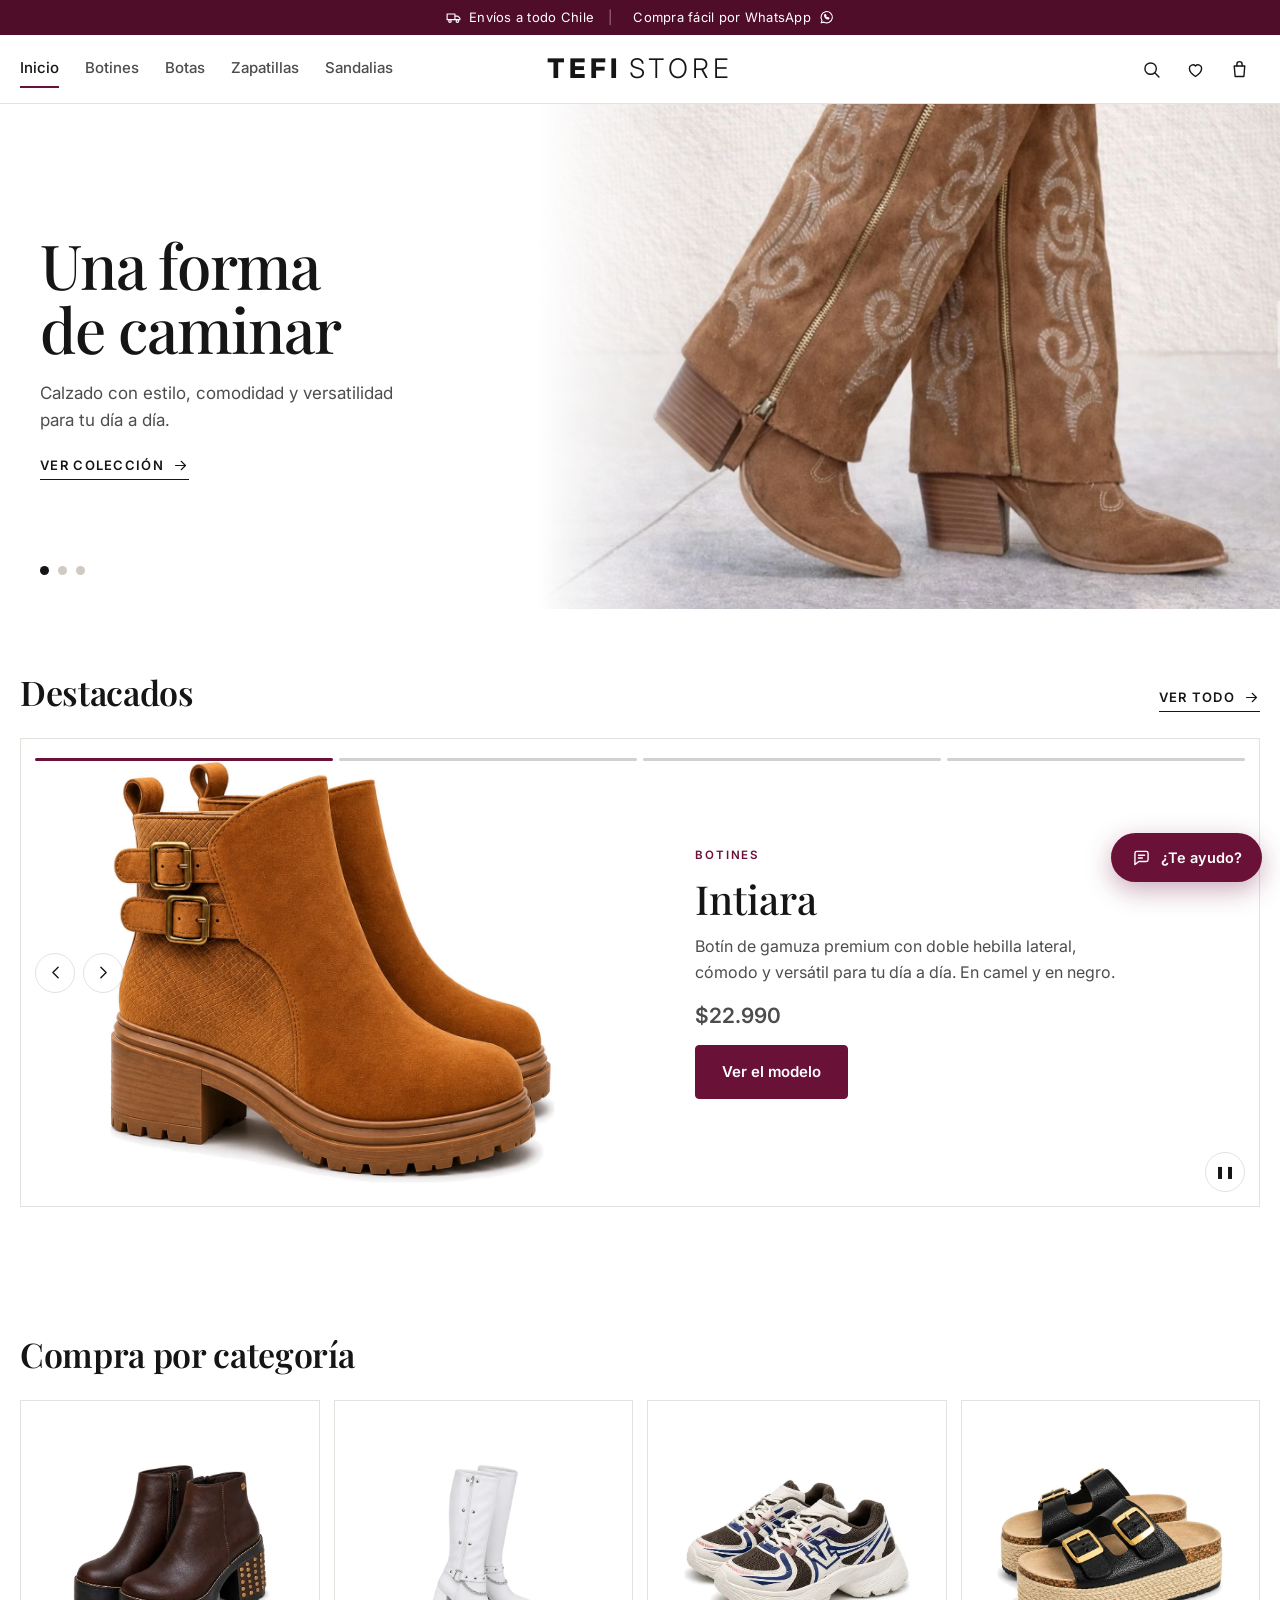
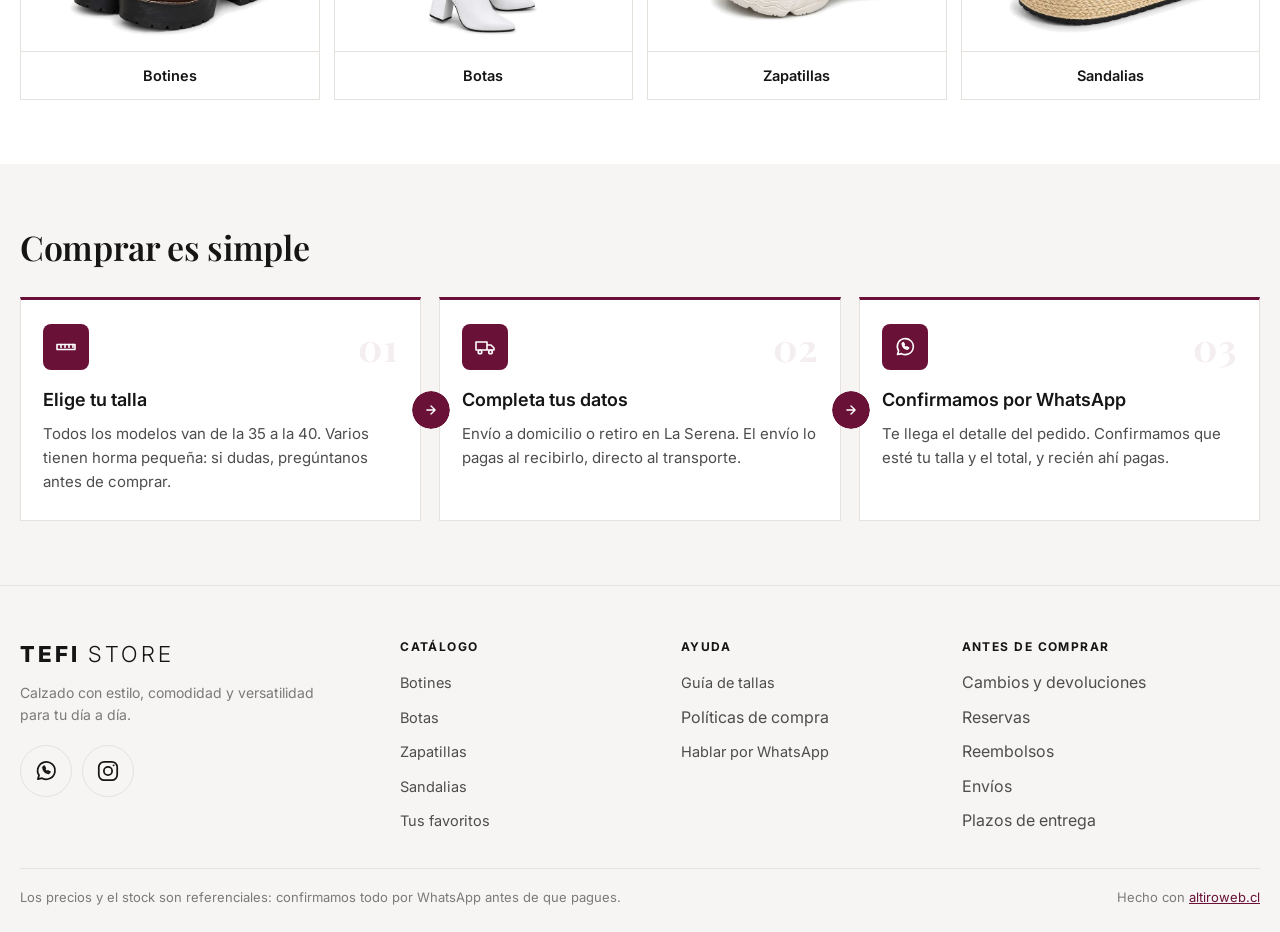
==== commit e8f9bce6: "Sacar «Lo más pedido» y devolver «Tus favoritos» donde se vea - La banda del medio se vacía, así que" ====
--- a/index.html
+++ b/index.html
@@ -44,6 +44,10 @@
       <button class="icono-boton" type="button" data-abrir-buscador aria-label="Buscar" aria-expanded="false">
         <svg class="icono" viewBox="0 0 24 24" aria-hidden="true"><circle cx="11" cy="11" r="6.5"/><path d="m16 16 4.5 4.5"/></svg>
       </button>
+      <a class="icono-boton" href="#/favoritos" data-ir-favoritos aria-label="Tus favoritos">
+        <svg class="icono" viewBox="0 0 24 24" aria-hidden="true"><path d="M12 20s-7-4.3-7-9.3A4 4 0 0 1 12 8a4 4 0 0 1 7 2.7c0 5-7 9.3-7 9.3Z"/></svg>
+        <span class="globo globo--fav" data-contador-fav hidden>0</span>
+      </a>
       <button class="icono-boton icono-boton--bolsa" type="button" data-abrir-carrito aria-label="Mi carrito, 0 productos">
         <svg class="icono" viewBox="0 0 24 24" aria-hidden="true"><path d="M6 8h12l-1 12H7L6 8Z"/><path d="M9 8V6a3 3 0 0 1 6 0v2"/></svg>
         <span class="globo" data-contador hidden>0</span>
--- a/css/estilos.css
+++ b/css/estilos.css
@@ -106,6 +106,7 @@
   background: none; color: inherit; cursor: pointer; text-decoration: none;
 }
 .icono-boton:hover { background: var(--suave); }
+.globo--fav { background: var(--tinta); }
 .globo {
   position: absolute; top: 3px; right: 1px;
   min-width: 18px; height: 18px; padding: 0 5px; border-radius: 999px;
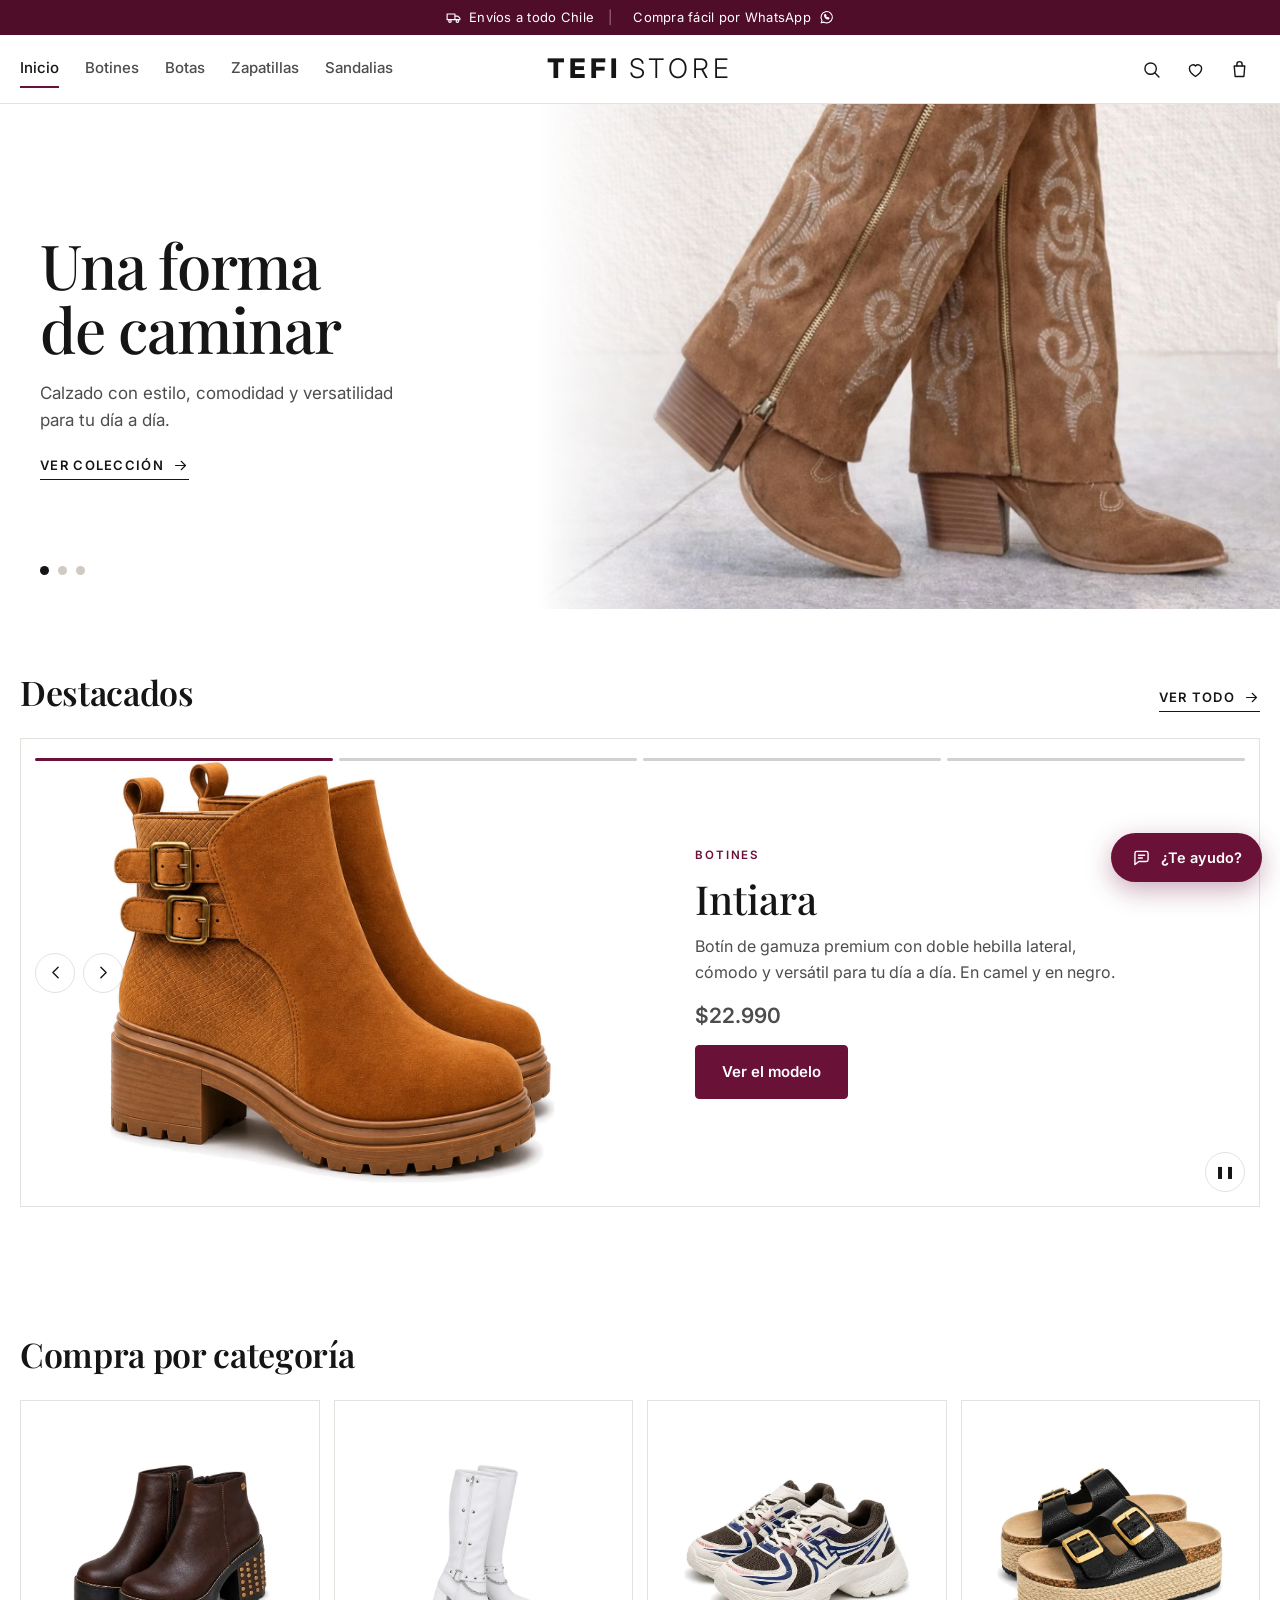
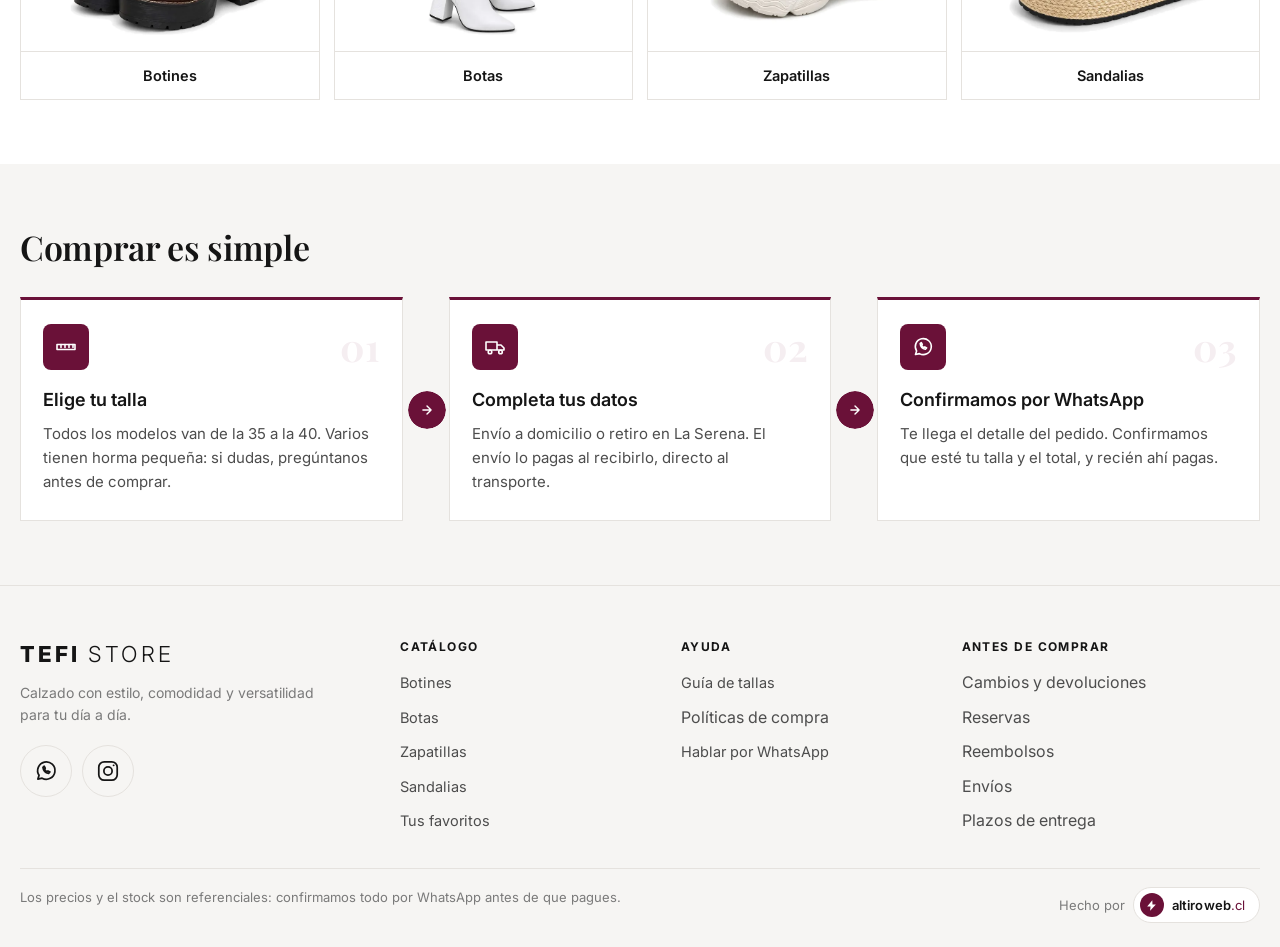
==== commit c7ed35ca: "La firma del pie deja de ser un enlace suelto «Hecho con altiroweb.cl» era texto plano con un subray" ====
--- a/index.html
+++ b/index.html
@@ -187,7 +187,14 @@
   </div>
   <div class="contenedor pie-abajo">
     <p>Los precios y el stock son referenciales: confirmamos todo por WhatsApp antes de que pagues.</p>
-    <p>Hecho con <a href="https://altiroweb.cl" target="_blank" rel="noopener">altiroweb.cl</a></p>
+    <p class="pie-firma">Hecho por
+      <a class="firma" href="https://altiroweb.cl" target="_blank" rel="noopener">
+        <span class="firma-marca" aria-hidden="true">
+          <svg viewBox="0 0 24 24"><path d="M13.5 2.5 4 14h6.2l-.7 7.5L20 10h-6.2Z"/></svg>
+        </span>
+        <span class="firma-texto"><b>altiroweb</b>.cl</span>
+      </a>
+    </p>
   </div>
 </footer>
 
--- a/css/estilos.css
+++ b/css/estilos.css
@@ -285,8 +285,8 @@
 .pasos { background: var(--suave); color: var(--tinta); padding: clamp(44px, 5vw, 72px) 0; }
 .pasos .titulo { margin-bottom: 30px; }
 .pasos-titulo-2 { display: block; color: var(--principal); }
-.pasos-lista { display: grid; grid-template-columns: repeat(3, 1fr); gap: 18px; }
-@media (max-width: 860px) { .pasos-lista { grid-template-columns: 1fr; gap: 34px; } }
+.pasos-lista { display: grid; grid-template-columns: repeat(3, 1fr); gap: 46px; }
+@media (max-width: 860px) { .pasos-lista { grid-template-columns: 1fr; gap: 58px; } }
 .pasos-lista li {
   position: relative; background: var(--papel); border: 1px solid var(--linea);
   border-top: 3px solid var(--principal); padding: 24px 22px 26px;
@@ -314,12 +314,12 @@
           mask: url("data:image/svg+xml,%3Csvg xmlns='http://www.w3.org/2000/svg' viewBox='0 0 24 24' fill='none' stroke='black' stroke-width='2.4' stroke-linecap='round' stroke-linejoin='round'%3E%3Cpath d='M12 5v14M5 12l7 7 7-7'/%3E%3C/svg%3E") center/contain no-repeat;
 }
 @media (min-width: 861px) {
-  .pasos-lista li + li::before { left: -28px; top: 50%; transform: translateY(-50%) rotate(-90deg); }
-  .pasos-lista li + li::after { left: -16px; top: 50%; transform: translateY(-50%) rotate(-90deg); }
+  .pasos-lista li + li::before { left: -42px; top: 50%; transform: translateY(-50%) rotate(-90deg); }
+  .pasos-lista li + li::after { left: -30px; top: 50%; transform: translateY(-50%) rotate(-90deg); }
 }
 @media (max-width: 860px) {
-  .pasos-lista li + li::before { left: 50%; top: -36px; transform: translateX(-50%); }
-  .pasos-lista li + li::after { left: 50%; top: -24px; transform: translateX(-50%); }
+  .pasos-lista li + li::before { left: 50%; top: -48px; transform: translateX(-50%); }
+  .pasos-lista li + li::after { left: 50%; top: -36px; transform: translateX(-50%); }
 }
 
 /* Políticas de compra */
@@ -702,3 +702,21 @@
   .dest-pausa { right: 14px; bottom: auto; top: 46px; }
 }
 .dest-foto .cinta { top: 36px; }   /* bajo las barritas de avance */
+
+/* ---------- Firma de quien hizo la página ---------- */
+.pie-firma { display: flex; align-items: center; gap: 8px; }
+.firma {
+  display: inline-flex; align-items: center; gap: 8px;
+  border: 1px solid var(--linea); border-radius: 999px; padding: 5px 14px 5px 6px;
+  background: var(--papel); color: var(--tinta-media); text-decoration: none;
+  font-size: 13px; line-height: 1; transition: border-color .18s, color .18s, transform .18s, box-shadow .18s;
+}
+.firma-marca {
+  display: grid; place-items: center; width: 24px; height: 24px; flex: none;
+  border-radius: 50%; background: var(--principal); color: #fff;
+}
+.firma-marca svg { width: 13px; height: 13px; fill: currentColor; stroke: none; }
+.firma-texto b { font-weight: 600; letter-spacing: .01em; color: var(--tinta); }
+.firma:hover { border-color: var(--principal); color: var(--principal); transform: translateY(-1px); box-shadow: 0 4px 14px rgb(106 17 56 / .12); }
+.firma:hover .firma-texto b { color: var(--principal); }
+@media (max-width: 560px) { .pie-abajo { flex-direction: column; align-items: flex-start; gap: 14px; } }
